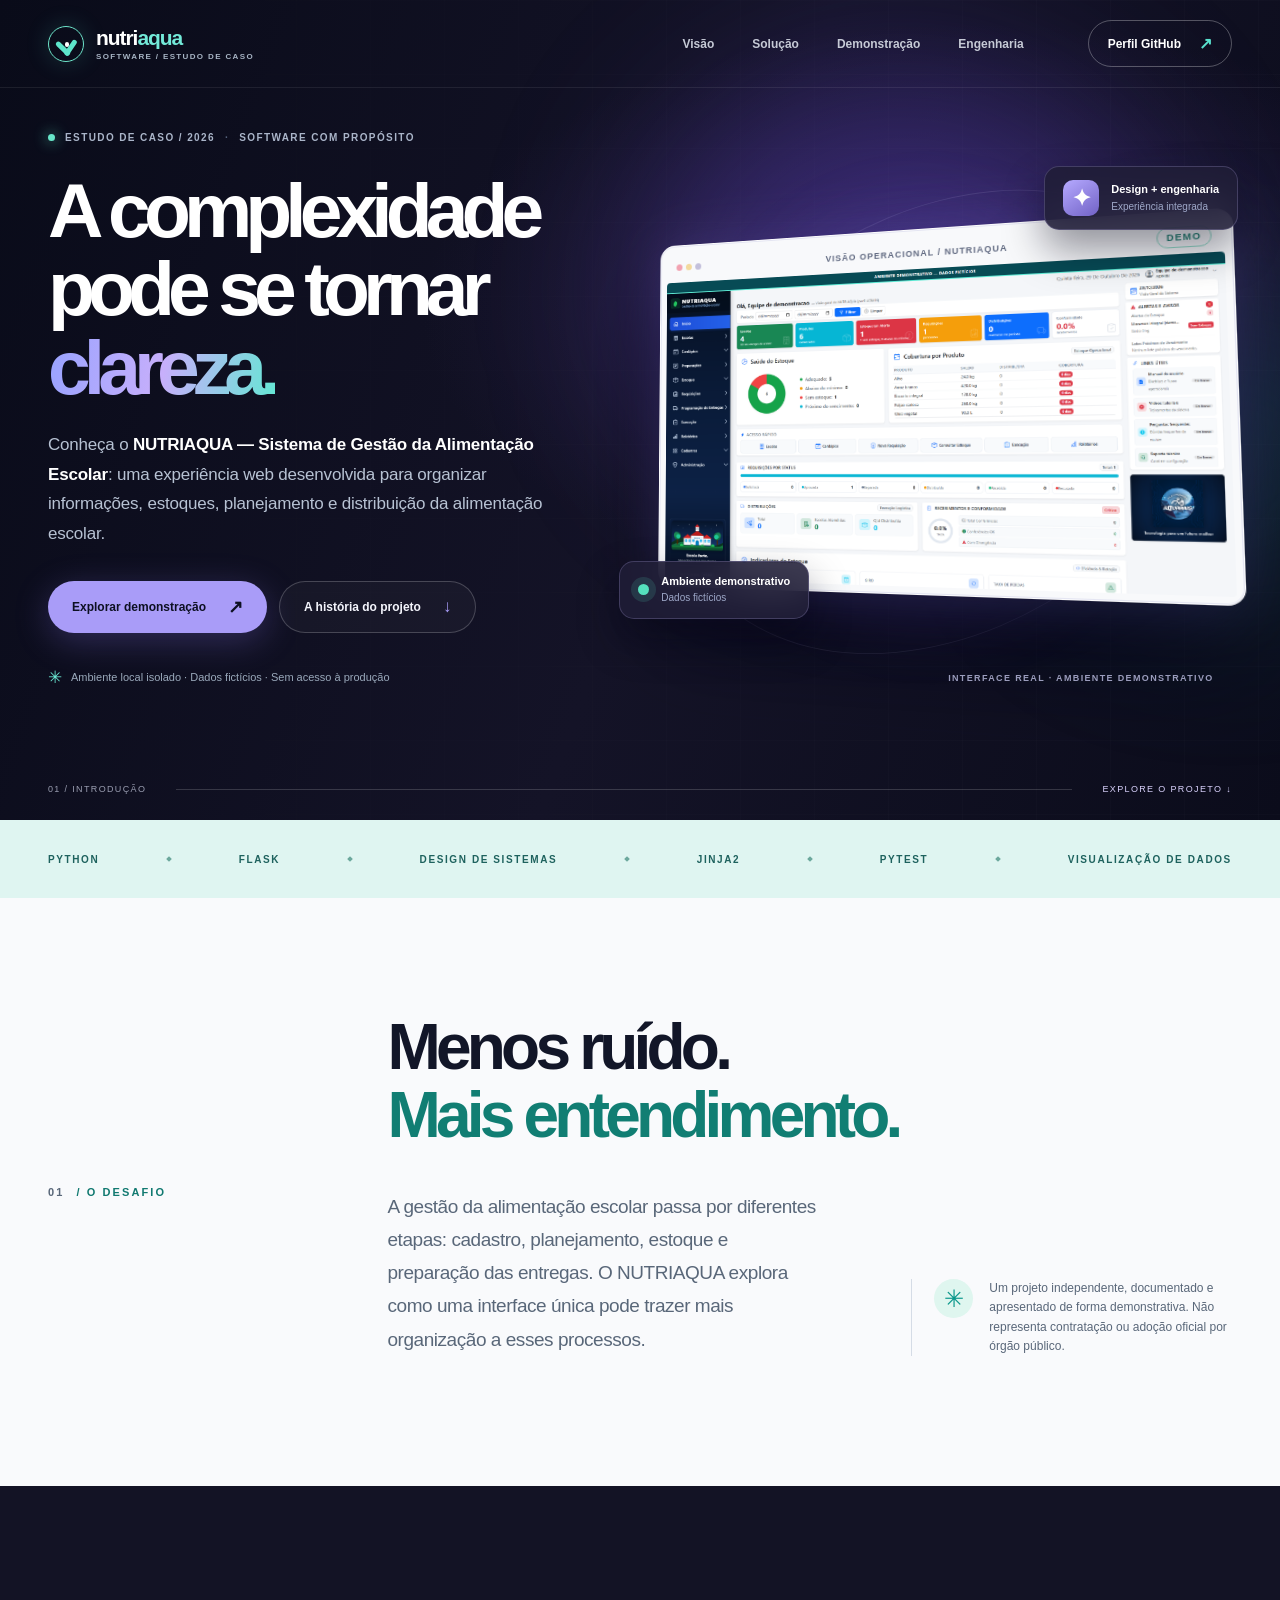
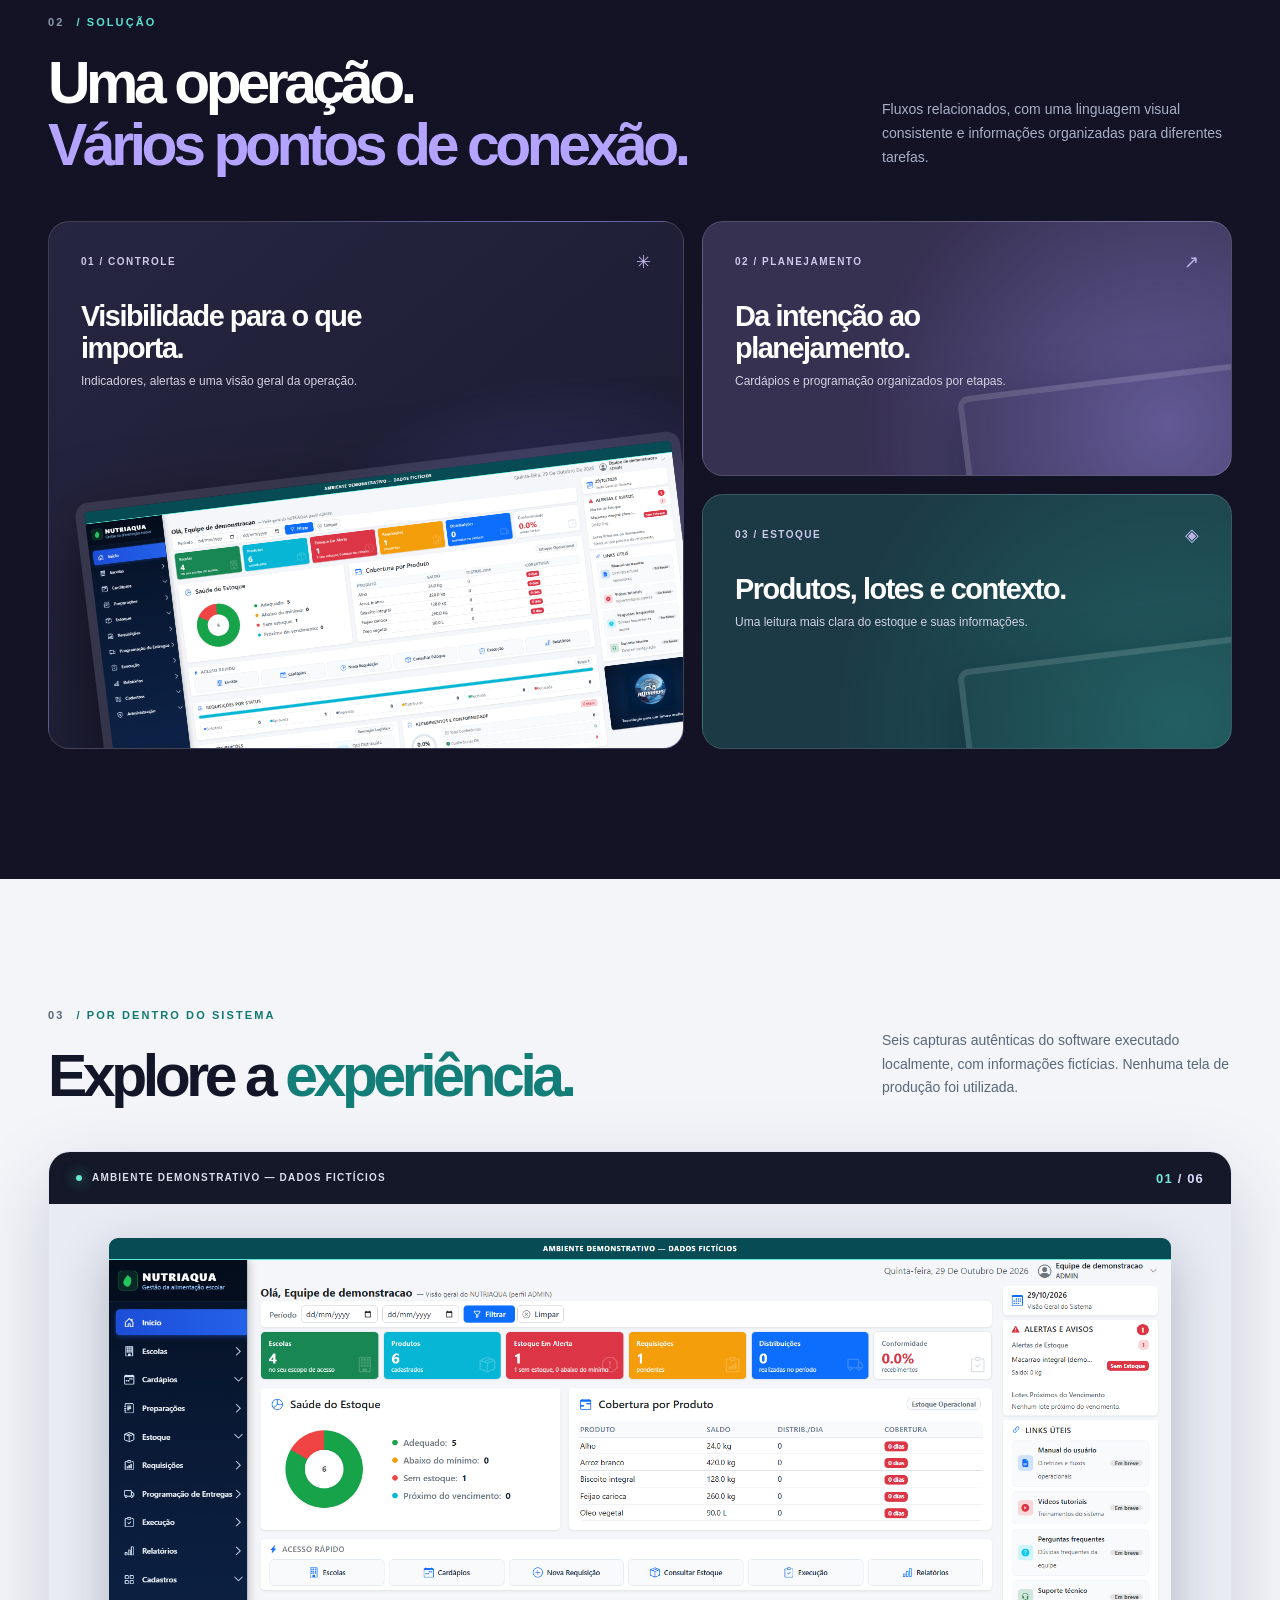
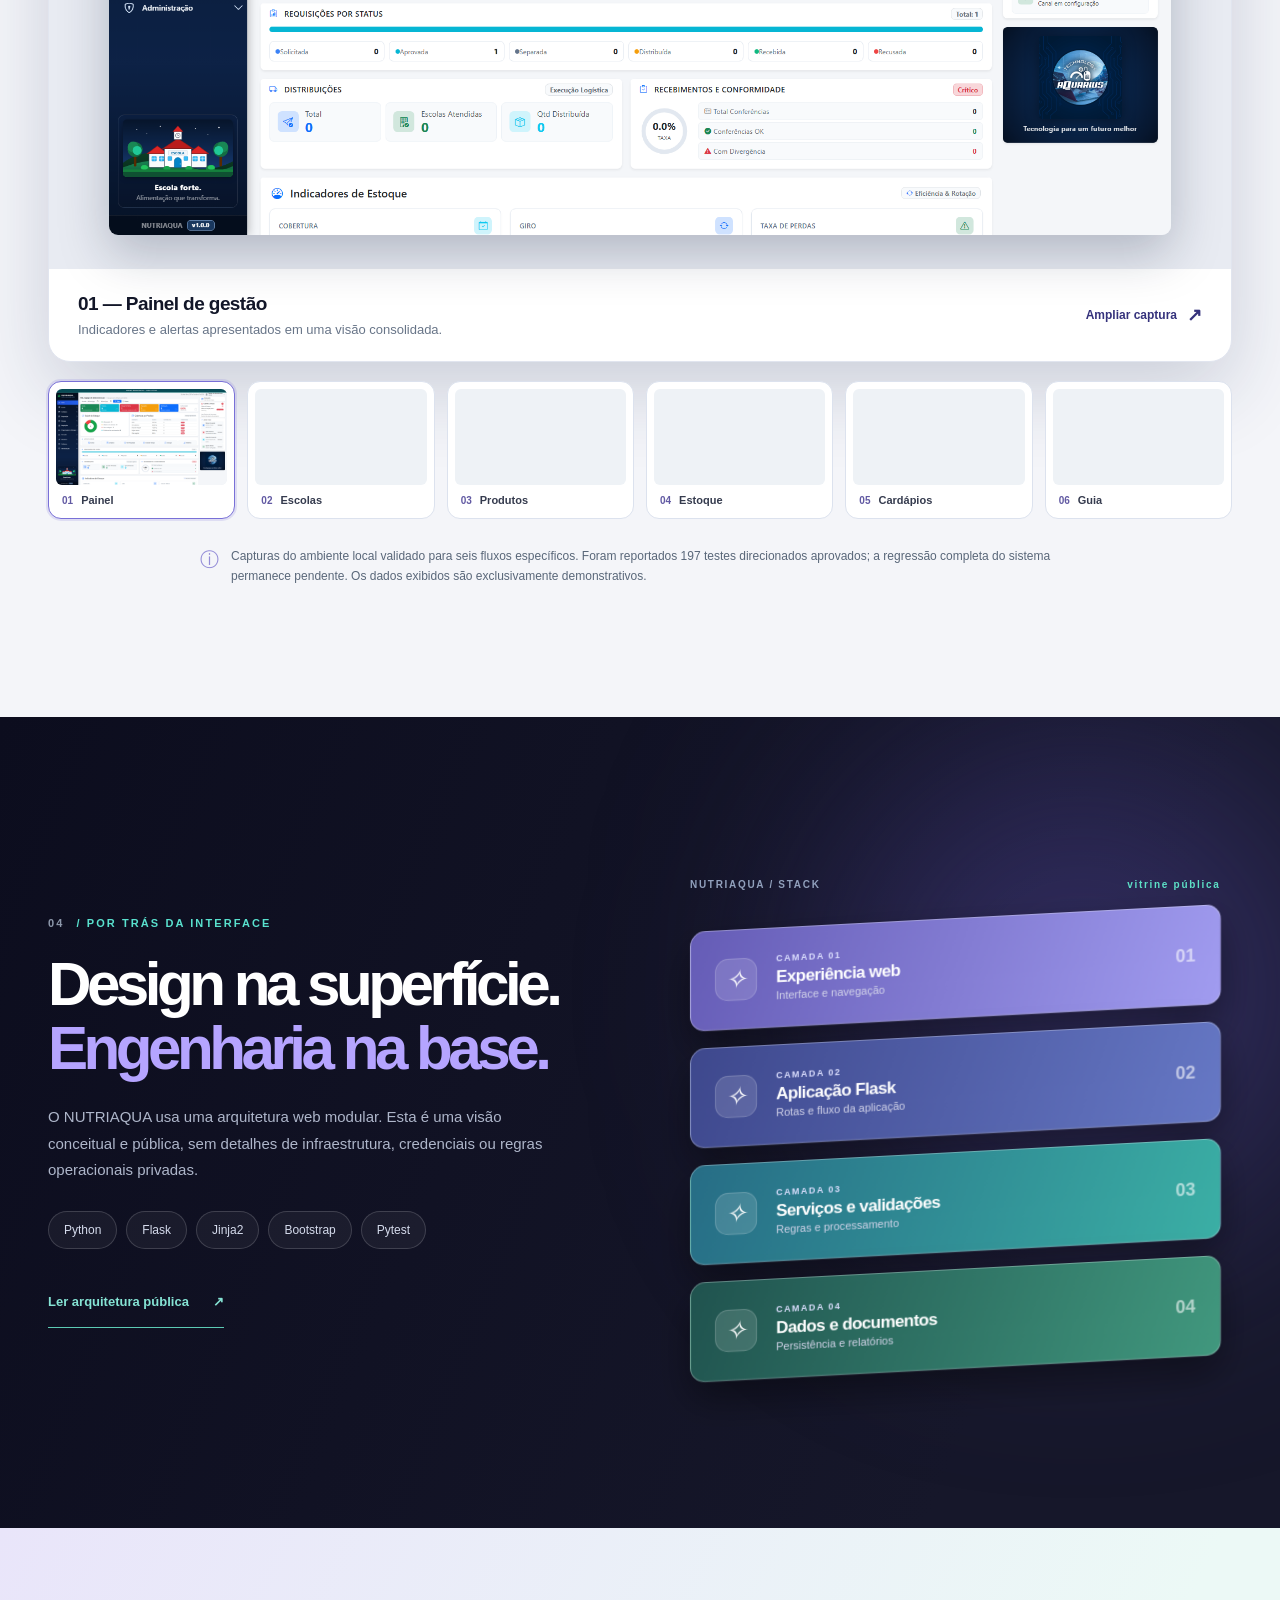
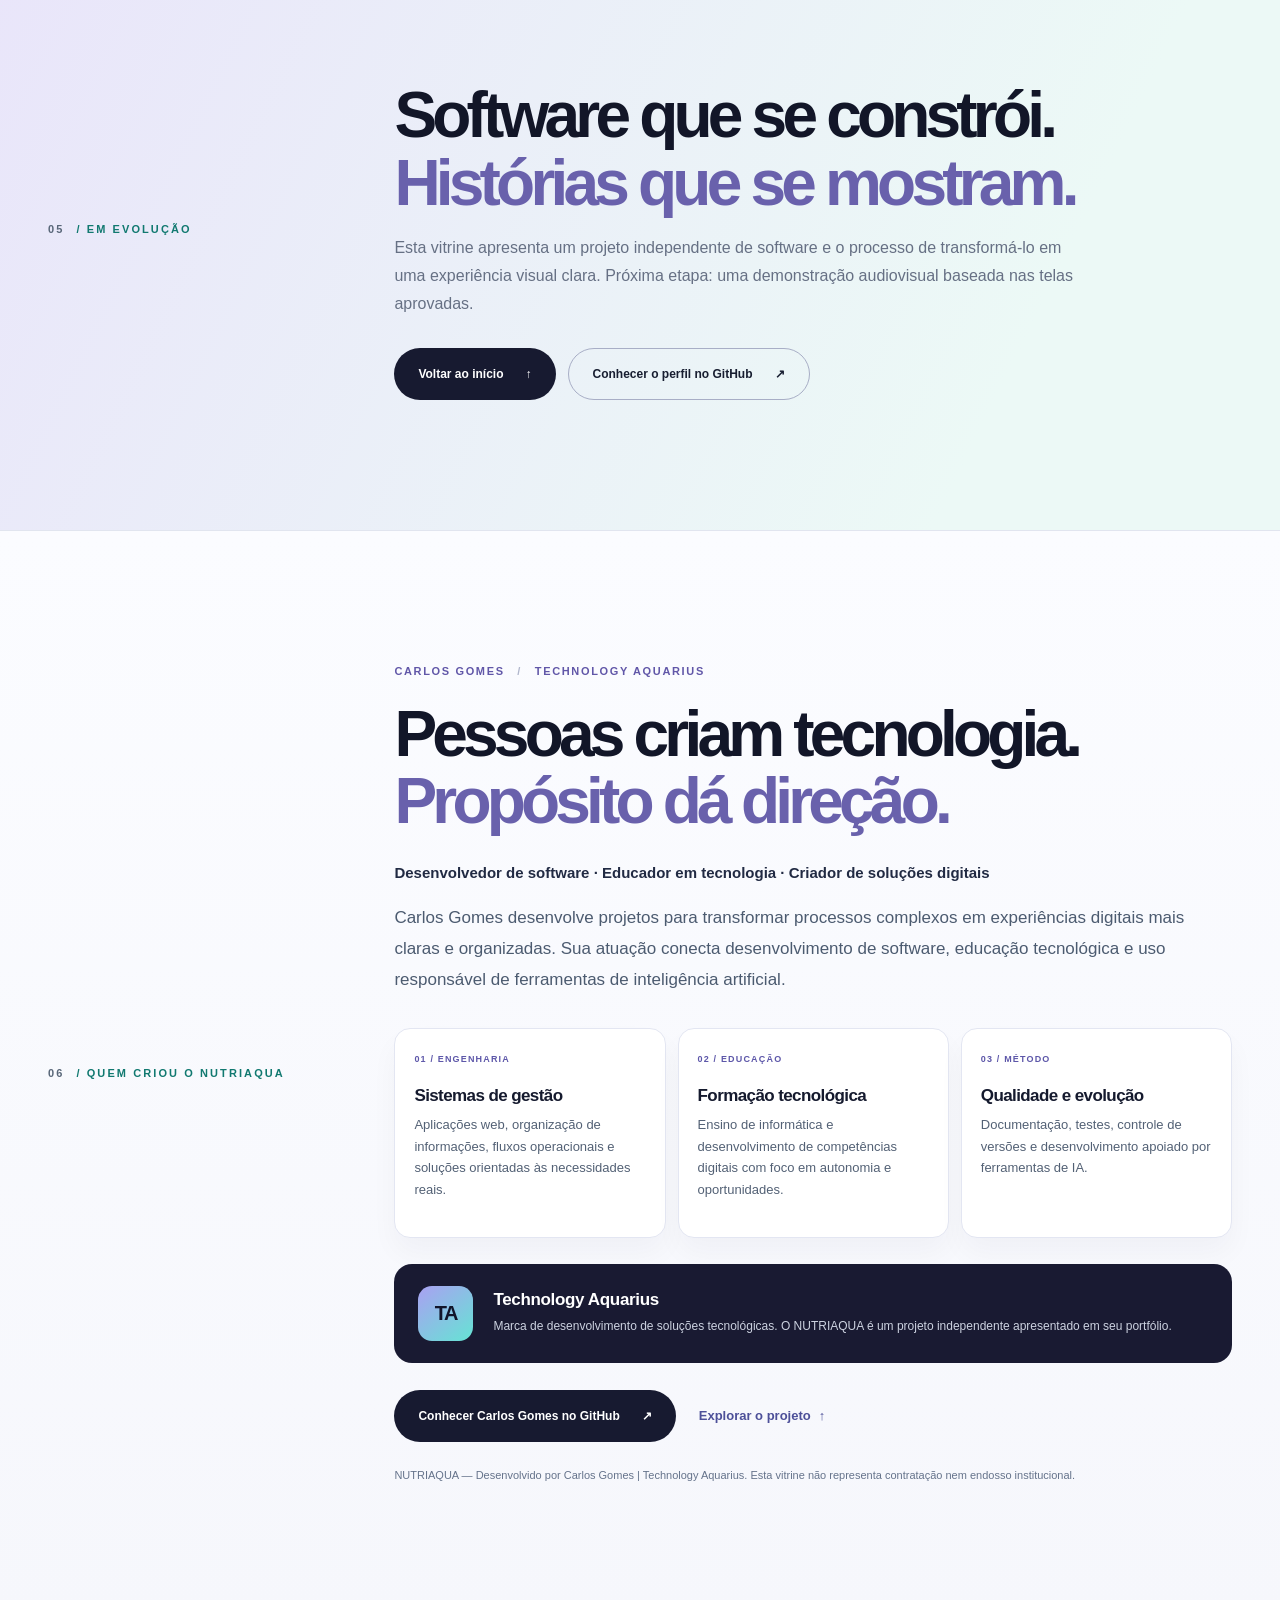
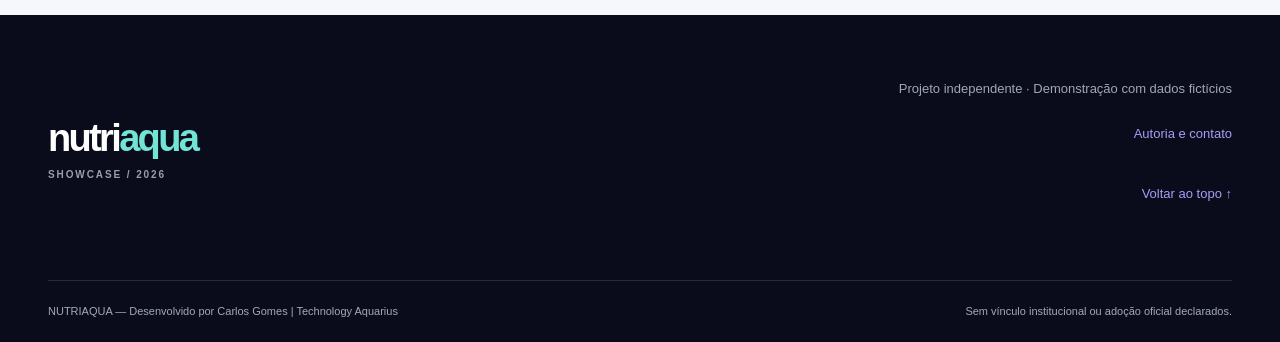
==== index.html @ 0e1925b4 "Publica vitrine profissional NUTRIAQUA" ====
<!DOCTYPE html>
<html lang="pt-BR">
<head>
<meta charset="utf-8">
<meta name="viewport" content="width=device-width, initial-scale=1">
<meta name="theme-color" content="#0b0c1b">
<meta name="color-scheme" content="light">
<meta name="robots" content="index, follow">
<meta name="referrer" content="no-referrer">
<meta http-equiv="Content-Security-Policy" content="default-src 'none'; img-src 'self'; style-src 'self'; script-src 'self'; base-uri 'none'; form-action 'none'; connect-src 'none'; object-src 'none'">
<meta property="og:locale" content="pt_BR">
<meta name="twitter:card" content="summary_large_image">
<meta name="description" content="NUTRIAQUA: tecnologia e design para organizar a gestão da alimentação escolar. Explore uma demonstração segura com dados fictícios.">
<meta property="og:title" content="NUTRIAQUA — Tecnologia que transforma complexidade em clareza">
<meta property="og:description" content="Projeto independente de software. Conheça a experiência, módulos e arquitetura em um ambiente demonstrativo com dados fictícios.">
<meta property="og:type" content="website">
<meta property="og:image" content="https://cg533317.github.io/nutriaqua-showcase/assets/screenshots/01-painel.png">
<title>NUTRIAQUA — Sistema de Gestão da Alimentação Escolar</title>
<meta name="author" content="Carlos Gomes | Technology Aquarius">
<link rel="stylesheet" href="styles.css">
<script src="app.js" defer></script>
<link rel="canonical" href="https://cg533317.github.io/nutriaqua-showcase/">
<meta property="og:url" content="https://cg533317.github.io/nutriaqua-showcase/">
<meta property="og:site_name" content="NUTRIAQUA">
<meta property="og:image:alt" content="Painel do NUTRIAQUA em ambiente demonstrativo com dados fictícios">
<meta name="twitter:image" content="https://cg533317.github.io/nutriaqua-showcase/assets/screenshots/01-painel.png">
</head>
<body>
<a class="skip-link" href="#main">Pular para conteúdo</a>
<header class="site-header" id="topo">
  <div class="nav-shell container">
    <a href="#topo" class="brand" aria-label="NUTRIAQUA, voltar ao início">
      <span class="brand-symbol" aria-hidden="true"><i></i><i></i><i></i></span>
      <span class="brand-name">nutri<span>aqua</span><small>SOFTWARE / ESTUDO DE CASO</small></span>
    </a>
    <nav class="nav-links" id="main-nav" aria-label="Navegação principal">
      <a href="#visao">Visão</a><a href="#modulos">Solução</a><a href="#galeria">Demonstração</a><a href="#engenharia">Engenharia</a>
    </nav>
    <div class="nav-actions"><a class="nav-visit" href="https://github.com/cg533317" target="_blank" rel="noopener noreferrer">Perfil GitHub <span aria-hidden="true">↗</span></a>
      <button id="mobile-menu" class="menu-button" aria-controls="main-nav" aria-expanded="false" aria-label="Abrir menu"><span></span><span></span></button>
    </div>
  </div>
</header>
<main id="main" tabindex="-1">
  <section class="hero" aria-labelledby="hero-heading">
    <div class="hero-mesh" aria-hidden="true"></div><div class="hero-orb hero-orb-one" aria-hidden="true"></div><div class="hero-orb hero-orb-two" aria-hidden="true"></div>
    <div class="container hero-grid">
      <div class="hero-copy">
        <div class="eyebrow"><span class="pulse-dot"></span><span>ESTUDO DE CASO / 2026</span><span class="eyebrow-separator">·</span><span>SOFTWARE COM PROPÓSITO</span></div>
        <h1 id="hero-heading">A complexidade<br>pode se tornar <span class="gradient-text">clareza.</span></h1>
        <p>Conheça o <strong>NUTRIAQUA — Sistema de Gestão da Alimentação Escolar</strong>: uma experiência web desenvolvida para organizar informações, estoques, planejamento e distribuição da alimentação escolar.</p>
        <div class="hero-cta"><a class="btn btn-primary" href="#galeria">Explorar demonstração <span aria-hidden="true">↗</span></a><a class="btn btn-ghost" href="#visao">A história do projeto <span aria-hidden="true">↓</span></a></div>
        <div class="hero-assurance"><span class="assurance-icon" aria-hidden="true">✳</span><span>Ambiente local isolado · Dados fictícios · Sem acesso à produção</span></div>
      </div>
      <div class="hero-art" aria-label="Apresentação visual da interface NUTRIAQUA com dados demonstrativos">
        <div class="hero-art-aura" aria-hidden="true"></div><div class="orbit orbit-one" aria-hidden="true"></div><div class="orbit orbit-two" aria-hidden="true"></div>
        <div class="floating-chip chip-top"><span class="chip-icon">✦</span><span>Design + engenharia<br><small>Experiência integrada</small></span></div>
        <div class="floating-chip chip-bottom"><span class="chip-lamp"></span><span>Ambiente demonstrativo<br><small>Dados fictícios</small></span></div>
        <div class="screen-scene"><div class="screen-shadow"></div><div class="screen-window">
          <div class="window-toolbar"><div class="dots"><span></span><span></span><span></span></div><span>VISÃO OPERACIONAL / NUTRIAQUA</span><div class="toolbar-badge">DEMO</div></div>
          <img src="assets/screenshots/01-painel.png" alt="Painel real do NUTRIAQUA em ambiente demonstrativo, com indicadores fictícios" width="1920" height="1080" fetchpriority="high">
        </div></div>
        <div class="art-caption">INTERFACE REAL · AMBIENTE DEMONSTRATIVO</div>
      </div>
    </div>
    <div class="hero-bottom container"><span>01 / INTRODUÇÃO</span><span class="hero-bottom-line"></span><span>EXPLORE O PROJETO <span aria-hidden="true">↓</span></span></div>
  </section>
  <div class="ribbon"><div class="container ribbon-inner"><span>PYTHON</span><i></i><span>FLASK</span><i></i><span>DESIGN DE SISTEMAS</span><i></i><span>JINJA2</span><i></i><span>PYTEST</span><i></i><span>VISUALIZAÇÃO DE DADOS</span></div></div>
  <section class="vision section-pad" id="visao">
   <div class="container vision-layout"><div class="kicker"><span>01</span> / O DESAFIO</div>
    <div><h2 class="display-head">Menos ruído.<br><span>Mais entendimento.</span></h2>
      <div class="vision-bottom"><p>A gestão da alimentação escolar passa por diferentes etapas: cadastro, planejamento, estoque e preparação das entregas. O NUTRIAQUA explora como uma interface única pode trazer mais organização a esses processos.</p>
      <div class="vision-aside"><span class="round-asterisk" aria-hidden="true">✳</span><p>Um projeto independente, documentado e apresentado de forma demonstrativa. Não representa contratação ou adoção oficial por órgão público.</p></div></div>
    </div></div>
  </section>
  <section class="modules section-pad" id="modulos">
    <div class="container"><div class="section-head"><div><div class="kicker light"><span>02</span> / SOLUÇÃO</div><h2 class="display-head">Uma operação.<br><span>Vários pontos de conexão.</span></h2></div><p>Fluxos relacionados, com uma linguagem visual consistente e informações organizadas para diferentes tarefas.</p></div>
      <div class="bento">
        <article class="bento-card bento-large"><div class="card-head"><span class="mini-tag">01 / CONTROLE</span><span aria-hidden="true" class="asterisk-s">✳</span></div><div class="bento-copy"><h3>Visibilidade para o que importa.</h3><p>Indicadores, alertas e uma visão geral da operação.</p></div><div class="bento-image bento-main-image"><img src="assets/screenshots/01-painel.png" width="1920" height="1080" alt="Visão de indicadores e alertas da aplicação demonstrativa" loading="lazy" decoding="async"></div></article>
        <article class="bento-card bento-purple"><div class="card-head"><span class="mini-tag">02 / PLANEJAMENTO</span><span aria-hidden="true">↗</span></div><div class="bento-copy"><h3>Da intenção ao planejamento.</h3><p>Cardápios e programação organizados por etapas.</p></div><div class="bento-image bento-sm-image"><img src="assets/screenshots/05-cardapio.png" width="1920" height="1080" alt="Programação de cardápio D2A com informações fictícias" loading="lazy" decoding="async"></div></article>
        <article class="bento-card bento-mint"><div class="card-head"><span class="mini-tag">03 / ESTOQUE</span><span aria-hidden="true">◈</span></div><div class="bento-copy"><h3>Produtos, lotes e contexto.</h3><p>Uma leitura mais clara do estoque e suas informações.</p></div><div class="bento-image bento-sm-image"><img src="assets/screenshots/04-estoque.png" width="1920" height="1080" alt="Lotes, saldos e validades no ambiente demonstrativo" loading="lazy" decoding="async"></div></article>
      </div>
    </div>
  </section>
  <section class="gallery section-pad" id="galeria">
    <div class="container"><div class="section-head gallery-head"><div><div class="kicker"><span>03</span> / POR DENTRO DO SISTEMA</div><h2 class="display-head">Explore a <span>experiência.</span></h2></div><p>Seis capturas autênticas do software executado localmente, com informações fictícias. Nenhuma tela de produção foi utilizada.</p></div>
      <div class="gallery-browser"><div class="gallery-header"><div class="gallery-status"><span class="pulse-dot"></span> AMBIENTE DEMONSTRATIVO — DADOS FICTÍCIOS</div><div class="gallery-count"><span id="gallery-index">01</span> / 06</div></div>
        <div class="gallery-view"><img id="gallery-main-image" src="assets/screenshots/01-painel.png" width="1920" height="1080" alt="Painel demonstrativo do NUTRIAQUA" loading="lazy" decoding="async"></div>
        <div class="gallery-footer"><div><div class="gallery-label" id="gallery-label">01 — Painel de gestão</div><p id="gallery-description" aria-live="polite" aria-atomic="true">Indicadores e alertas apresentados em uma visão consolidada.</p></div><a id="gallery-open" aria-haspopup="dialog" href="assets/screenshots/01-painel.png" target="_blank" rel="noopener noreferrer" class="open-screen">Ampliar captura <span aria-hidden="true">↗</span></a></div>
      </div>
      <p id="gallery-help" class="sr-only">Selecione uma captura. Use também as setas esquerda e direita, Home e End nos botões.</p>
      <div aria-describedby="gallery-help" class="gallery-thumbs" role="group" aria-label="Selecionar uma tela de demonstração">
        <button class="thumb active" type="button" data-index="0" aria-pressed="true"><img src="assets/screenshots/01-painel.png" width="1920" height="1080" alt="" loading="eager" decoding="async"><span><b>01</b> Painel</span></button>
        <button class="thumb" type="button" data-index="1" aria-pressed="false"><img src="assets/screenshots/02-escolas.png" width="1920" height="1080" alt="" loading="eager" decoding="async"><span><b>02</b> Escolas</span></button>
        <button class="thumb" type="button" data-index="2" aria-pressed="false"><img src="assets/screenshots/03-produtos.png" width="1920" height="1080" alt="" loading="eager" decoding="async"><span><b>03</b> Produtos</span></button>
        <button class="thumb" type="button" data-index="3" aria-pressed="false"><img src="assets/screenshots/04-estoque.png" width="1920" height="1080" alt="" loading="eager" decoding="async"><span><b>04</b> Estoque</span></button>
        <button class="thumb" type="button" data-index="4" aria-pressed="false"><img src="assets/screenshots/05-cardapio.png" width="1920" height="1080" alt="" loading="eager" decoding="async"><span><b>05</b> Cardápios</span></button>
        <button class="thumb" type="button" data-index="5" aria-pressed="false"><img src="assets/screenshots/06-guia.png" width="1920" height="1080" alt="" loading="eager" decoding="async"><span><b>06</b> Guia</span></button>
      </div>
      <div class="disclaimer"><span aria-hidden="true">ⓘ</span><p>Capturas do ambiente local validado para seis fluxos específicos. Foram reportados 197 testes direcionados aprovados; a regressão completa do sistema permanece pendente. Os dados exibidos são exclusivamente demonstrativos.</p></div>
    </div>
  </section>
  <section class="engineering section-pad" id="engenharia"><div class="engineering-glow" aria-hidden="true"></div>
    <div class="container engineering-layout"><div class="engineering-copy"><div class="kicker light"><span>04</span> / POR TRÁS DA INTERFACE</div><h2 class="display-head">Design na superfície.<br><span>Engenharia na base.</span></h2><p>O NUTRIAQUA usa uma arquitetura web modular. Esta é uma visão conceitual e pública, sem detalhes de infraestrutura, credenciais ou regras operacionais privadas.</p><div class="stack-tags"><span>Python</span><span>Flask</span><span>Jinja2</span><span>Bootstrap</span><span>Pytest</span></div><a class="text-link" href="docs/arquitetura.html">Ler arquitetura pública <span aria-hidden="true">↗</span></a></div>
    <div class="architecture-scene" aria-label="Diagrama conceitual com quatro camadas: experiência, aplicação, serviços e dados"><div class="arch-top">NUTRIAQUA / STACK <span>vitrine pública</span></div><div class="stack-card level-one"><i></i><div><small>CAMADA 01</small><b>Experiência web</b><span>Interface e navegação</span></div><span class="stack-no">01</span></div><div class="stack-card level-two"><i></i><div><small>CAMADA 02</small><b>Aplicação Flask</b><span>Rotas e fluxo da aplicação</span></div><span class="stack-no">02</span></div><div class="stack-card level-three"><i></i><div><small>CAMADA 03</small><b>Serviços e validações</b><span>Regras e processamento</span></div><span class="stack-no">03</span></div><div class="stack-card level-four"><i></i><div><small>CAMADA 04</small><b>Dados e documentos</b><span>Persistência e relatórios</span></div><span class="stack-no">04</span></div></div>
    </div>
  </section>
  <section class="closing section-pad" id="proximos-passos"><div class="container closing-layout"><div class="kicker"><span>05</span> / EM EVOLUÇÃO</div><div><h2 class="display-head">Software que se constrói.<br><span>Histórias que se mostram.</span></h2><p>Esta vitrine apresenta um projeto independente de software e o processo de transformá-lo em uma experiência visual clara. Próxima etapa: uma demonstração audiovisual baseada nas telas aprovadas.</p><div class="closing-actions"><a class="btn btn-dark" href="#topo">Voltar ao início <span aria-hidden="true">↑</span></a><a class="btn btn-outline" href="https://github.com/cg533317" target="_blank" rel="noopener noreferrer">Conhecer o perfil no GitHub <span aria-hidden="true">↗</span></a></div></div></div></section>
  <section class="authorship section-pad" id="autoria" aria-labelledby="author-heading">
    <div class="container closing-layout">
      <div class="kicker"><span>06</span> / QUEM CRIOU O NUTRIAQUA</div>
      <div class="author-content">
        <div class="author-eyebrow">CARLOS GOMES <span aria-hidden="true">/</span> TECHNOLOGY AQUARIUS</div>
        <h2 id="author-heading" class="display-head">Pessoas criam tecnologia.<br><span>Propósito dá direção.</span></h2>
        <p class="author-role">Desenvolvedor de software <span aria-hidden="true">·</span> Educador em tecnologia <span aria-hidden="true">·</span> Criador de soluções digitais</p>
        <p class="author-intro">Carlos Gomes desenvolve projetos para transformar processos complexos em experiências digitais mais claras e organizadas. Sua atuação conecta desenvolvimento de software, educação tecnológica e uso responsável de ferramentas de inteligência artificial.</p>
        <div class="author-expertise" aria-label="Áreas de atuação">
          <article class="author-expertise-card"><span class="author-expertise-number">01 / ENGENHARIA</span><h3>Sistemas de gestão</h3><p>Aplicações web, organização de informações, fluxos operacionais e soluções orientadas às necessidades reais.</p></article>
          <article class="author-expertise-card"><span class="author-expertise-number">02 / EDUCAÇÃO</span><h3>Formação tecnológica</h3><p>Ensino de informática e desenvolvimento de competências digitais com foco em autonomia e oportunidades.</p></article>
          <article class="author-expertise-card"><span class="author-expertise-number">03 / MÉTODO</span><h3>Qualidade e evolução</h3><p>Documentação, testes, controle de versões e desenvolvimento apoiado por ferramentas de IA.</p></article>
        </div>
        <div class="author-brand-panel">
          <span class="author-brand-monogram" aria-hidden="true">TA</span>
          <div><strong>Technology Aquarius</strong><span>Marca de desenvolvimento de soluções tecnológicas. O NUTRIAQUA é um projeto independente apresentado em seu portfólio.</span></div>
        </div>
        <div class="author-actions">
          <a class="btn btn-dark" href="https://github.com/cg533317" target="_blank" rel="noopener noreferrer">Conhecer Carlos Gomes no GitHub <span aria-hidden="true">↗</span><span class="sr-only"> (abre em nova aba)</span></a>
          <a class="author-secondary-link" href="#galeria">Explorar o projeto <span aria-hidden="true">↑</span></a>
        </div>
        <p class="author-footnote">NUTRIAQUA — Desenvolvido por Carlos Gomes | Technology Aquarius. Esta vitrine não representa contratação nem endosso institucional.</p>
      </div>
    </div>
  </section>
</main>
<dialog id="image-dialog" aria-labelledby="dialog-title" aria-describedby="dialog-disclaimer">
  <div class="dialog-shell">
    <div class="dialog-top"><h2 id="dialog-title">Captura demonstrativa</h2><button type="button" id="dialog-close" autofocus>Fechar <span aria-hidden="true">×</span></button></div>
    <p id="dialog-disclaimer">AMBIENTE DEMONSTRATIVO — DADOS FICTÍCIOS</p>
    <div class="dialog-viewport" tabindex="0" role="region" aria-label="Imagem ampliada; quando em tamanho original, use as setas para rolar"><img id="dialog-image" width="1920" height="1080" alt=""></div>
    <div class="dialog-controls"><button type="button" id="dialog-prev" aria-label="Captura anterior">← Anterior</button><button type="button" id="dialog-zoom" aria-pressed="false">Tamanho original</button><button type="button" id="dialog-next" aria-label="Próxima captura">Próxima →</button><span id="dialog-count" aria-live="polite"></span></div>
  </div>
</dialog>
<footer class="footer"><div class="container footer-top"><a href="#topo" class="footer-brand">nutri<span>aqua</span><small>SHOWCASE / 2026</small></a><div class="footer-right"><span>Projeto independente · Demonstração com dados fictícios</span><a href="#autoria">Autoria e contato</a><a href="#topo">Voltar ao topo ↑</a></div></div><div class="container footer-bottom"><span>NUTRIAQUA — Desenvolvido por Carlos Gomes | Technology Aquarius</span><span>Sem vínculo institucional ou adoção oficial declarados.</span></div></footer>
</body>
</html>
---- styles.css ----
@charset "UTF-8";
:root{--night:#0b0c1b;--night2:#11132a;--ink:#121628;--ink-muted:#677384;--soft:#f5f6fa;--mint:#59e1ce;--purple:#a899f8;--lav:#edeafc;--container:1376px;--ease:cubic-bezier(.16,1,.3,1)}
*{box-sizing:border-box}html{scroll-behavior:smooth}body{margin:0;font-family:Inter,"Segoe UI",-apple-system,BlinkMacSystemFont,Arial,sans-serif;color:var(--ink);background:#fff;-webkit-font-smoothing:antialiased}a{text-decoration:none;color:inherit}img{max-width:100%}button{font:inherit}a:focus-visible,button:focus-visible{outline:3px solid #48d4bb;outline-offset:4px}.skip-link{position:absolute;z-index:1000;left:14px;top:-60px;background:#fff;color:#000;padding:10px}.skip-link:focus{top:10px}.container{width:min(calc(100% - 96px),var(--container));margin:auto}.section-pad{padding:130px 0}.kicker{font-size:11px;letter-spacing:.19em;font-weight:850;color:#158e84;text-transform:uppercase;display:flex;align-items:center;gap:12px}.kicker span{color:#647285}.kicker.light{color:var(--mint)}.kicker.light span{color:#8d98ab}.display-head{font-size:clamp(43px,5vw,80px);letter-spacing:-.075em;line-height:1.06;font-weight:750;margin:24px 0 0}.display-head span{color:#9188dd}
/* navigation */
.site-header{height:88px;position:absolute;top:0;left:0;right:0;z-index:20;color:#fff;border-bottom:1px solid rgba(255,255,255,.08)}.nav-shell{display:flex;align-items:center;justify-content:space-between;height:100%;gap:24px}.brand{display:inline-flex;align-items:center;gap:12px}.brand-symbol{width:36px;height:36px;border:1.3px solid #6ee6cb;border-radius:50%;position:relative;display:inline-flex;align-items:center;justify-content:center;box-shadow:0 0 25px rgba(91,233,207,.17)}.brand-symbol i{position:absolute;width:5px;height:18px;left:15px;top:9px;background:#5de5cb;border-radius:7px;transform-origin:center}.brand-symbol i:nth-child(1){transform:rotate(-46deg) translateX(-5px)}.brand-symbol i:nth-child(2){transform:rotate(34deg) translateX(5px)}.brand-symbol i:nth-child(3){width:4px;height:5px;top:15px;left:16px;background:#fff}.brand-name{font-size:21px;letter-spacing:-.05em;font-weight:850;line-height:1;display:flex;flex-wrap:wrap;position:relative;padding-bottom:12px}.brand-name>span{color:#73ead9}.brand-name small{position:absolute;top:26px;left:0;white-space:nowrap;font-size:8px;letter-spacing:.17em;color:#a7b4c4;font-weight:700}.nav-links{display:flex;align-items:center;gap:38px;margin-left:auto;margin-right:40px}.nav-links a{font-size:12px;color:#c6cad6;font-weight:600;transition:color .25s}.nav-links a:hover{color:#fff}.nav-actions{display:flex;align-items:center;gap:14px}.nav-visit{display:inline-flex;align-items:center;gap:18px;padding:13px 19px;border:1px solid #ffffff4a;border-radius:999px;font-size:12px;font-weight:650;transition:background .2s}.nav-visit:hover{background:#ffffff18}.nav-visit span{font-size:16px;color:var(--mint)}.menu-button{display:none;background:transparent;color:#fff;border:1px solid #ffffff55;border-radius:50%;width:43px;height:43px;align-items:center;justify-content:center;flex-direction:column;gap:5px}.menu-button span{height:2px;width:17px;background:#fff;border-radius:2px}
/* hero */
.hero{position:relative;overflow:hidden;background:radial-gradient(ellipse at 76% 38%,#29204b 0%,transparent 40%),linear-gradient(110deg,#090b19,#141327 53%,#0b0c1b);min-height:820px;color:#fff}.hero-mesh{pointer-events:none;position:absolute;inset:0;opacity:.18;background-image:linear-gradient(#ffffff14 1px,transparent 1px),linear-gradient(90deg,#ffffff14 1px,transparent 1px);background-size:74px 74px;mask-image:linear-gradient(90deg,transparent,#000 75%,#000)}.hero-orb{position:absolute;pointer-events:none;border-radius:50%;filter:blur(85px)}.hero-orb-one{width:500px;height:430px;right:10%;top:9%;background:#6b4ada55}.hero-orb-two{width:360px;height:300px;right:-10%;top:37%;background:#17b6a52a}.hero-grid{display:grid;grid-template-columns:minmax(0,.94fr) minmax(0,1.06fr);align-items:center;min-height:790px;padding-top:120px;padding-bottom:104px;gap:28px;position:relative;z-index:2}.hero-copy{position:relative;z-index:5}.eyebrow{display:flex;align-items:center;gap:10px;flex-wrap:wrap;color:#aab5c9;font-size:10px;font-weight:750;letter-spacing:.14em}.eyebrow-separator{color:#55627c}.pulse-dot{width:7px;height:7px;flex-shrink:0;border-radius:50%;background:#68e8ca;box-shadow:0 0 14px #5fe6c8}.hero h1{font-size:clamp(54px,6vw,104px);letter-spacing:-.09em;line-height:1.02;max-width:900px;margin:28px 0 24px;font-weight:760}.gradient-text{color:#a69afa;background:linear-gradient(100deg,#99a3ff 2%,#c7affb 51%,#64e7d4);-webkit-background-clip:text;background-clip:text;color:transparent}.hero-copy>p{color:#b7c2d3;max-width:530px;font-size:17px;line-height:1.75;letter-spacing:-.012em}.hero-copy>p strong{color:#fff;font-weight:700}.hero-cta{display:flex;align-items:center;gap:12px;margin-top:32px;flex-wrap:wrap}.btn{display:inline-flex;align-items:center;justify-content:center;gap:22px;min-height:52px;border-radius:999px;font-size:12px;font-weight:750;padding:0 24px;transition:transform .2s var(--ease),background .2s}.btn:hover{transform:translateY(-3px)}.btn-primary{background:#a99cf8;color:#0d1022;box-shadow:0 8px 34px #8474e849}.btn-primary:hover{background:#c5bafc}.btn-primary span{font-size:18px}.btn-ghost{border:1px solid #ffffff34;color:#f4f5fc;background:#ffffff08}.btn-ghost:hover{background:#ffffff17}.btn-ghost span{font-size:17px;color:#a89cf7}.hero-assurance{font-size:11px;color:#9aa9bb;margin-top:34px;display:flex;align-items:center;gap:9px}.assurance-icon{font-size:17px;color:#6aead4}.hero-art{position:relative;min-height:580px;isolation:isolate;display:flex;align-items:center;justify-content:center;perspective:1200px}.hero-art-aura{position:absolute;width:82%;aspect-ratio:1;left:10%;top:8%;border-radius:50%;background:radial-gradient(circle,#8f83ff6a 0%,#6d52df2f 42%,transparent 68%);filter:blur(22px);z-index:-1}.orbit{position:absolute;left:6%;top:6%;width:94%;height:92%;border-radius:50%;border:1px solid #d7d0ff20;transform:rotate(-31deg) scaleY(.78);pointer-events:none}.orbit-two{left:20%;top:16%;width:65%;height:66%;transform:rotate(35deg) scaleY(.74)}.screen-scene{width:95%;position:relative;transform:perspective(1300px) rotateY(-14deg) rotateX(5deg) rotateZ(-2deg);filter:drop-shadow(0 45px 48px #020316b3);transition:transform .6s var(--ease)}.hero-art:hover .screen-scene{transform:perspective(1300px) rotateY(-8deg) rotateX(3deg) rotateZ(-1deg)}.screen-window{overflow:hidden;background:#f8f9fb;border:1px solid #ffffff72;border-radius:16px;padding:7px;box-shadow:inset 0 0 0 1px #a8a6d740,0 0 55px #9d8cff32}.screen-window img{display:block;width:100%;height:auto;object-fit:contain;border-radius:4px}.window-toolbar{height:33px;display:flex;align-items:center;justify-content:space-between;padding:0 11px;color:#79819d;font-size:9px;font-weight:750;letter-spacing:.11em}.dots{display:flex;gap:4px}.dots span{height:7px;width:7px;border-radius:50%;background:#c3c0db}.dots span:first-child{background:#f2a2b1}.dots span:nth-child(2){background:#f3da9e}.toolbar-badge{font-size:9px;border:1px solid #96dcca;color:#298777;padding:4px 8px;border-radius:30px}.floating-chip{position:absolute;z-index:4;display:flex;align-items:center;gap:12px;padding:13px 18px;background:#201d37dd;backdrop-filter:blur(20px);border:1px solid #c5b6fd36;border-radius:15px;box-shadow:0 20px 40px #0505166b;color:#fff;font-size:11px;font-weight:700;line-height:1.25;animation:floaty 6s ease-in-out infinite}.floating-chip small{display:block;color:#9ea8c8;font-size:10px;font-weight:500;margin-top:4px}.chip-top{top:8%;right:-1%;animation-delay:-2s}.chip-bottom{bottom:14%;left:0;animation-delay:-.3s}.chip-icon{height:36px;width:36px;border-radius:10px;display:grid;place-items:center;font-size:23px;background:linear-gradient(145deg,#b6aaff,#7162c6)}.chip-lamp{width:11px;height:11px;border-radius:50%;background:#55e1bd;box-shadow:0 0 0 7px #55e1bd24}.art-caption{position:absolute;right:3%;bottom:3%;font-size:9px;letter-spacing:.15em;color:#9b9dbd;font-weight:700}.hero-bottom{position:absolute;bottom:26px;left:50%;transform:translateX(-50%);display:flex;align-items:center;gap:30px;font-size:9px;letter-spacing:.15em;color:#9a9eb1;z-index:5}.hero-bottom-line{height:1px;background:#ffffff2a;flex:1}.hero-bottom span:last-child{color:#d8d1fb}.ribbon{background:#dff5f1}.ribbon-inner{min-height:78px;display:flex;align-items:center;justify-content:space-between;gap:24px;color:#1e625e;letter-spacing:.16em;font-size:10px;font-weight:800}.ribbon i{width:4px;height:4px;background:#6ca89d;transform:rotate(45deg)}
/* editorial vision */
.vision{background:#f9fafc}.vision-layout{display:grid;grid-template-columns:1fr 3fr;gap:58px}.vision .display-head{margin-top:-14px;max-width:980px}.vision .display-head span{color:#188d82}.vision-bottom{margin-top:40px;display:grid;grid-template-columns:1.15fr .85fr;gap:90px;align-items:end}.vision-bottom>p{font-size:19px;line-height:1.75;letter-spacing:-.024em;margin:0;color:#596779;max-width:660px}.vision-aside{border-left:1px solid #d5dce6;padding-left:22px;display:flex;gap:16px;align-items:flex-start}.vision-aside p{font-size:12px;line-height:1.6;color:#738095;margin:0}.round-asterisk{display:grid;place-items:center;flex-shrink:0;width:39px;height:39px;border-radius:50%;background:#dff6ef;color:#0a978b;font-size:24px}
/* cards */
.modules{background:#131325;color:#fff;overflow:hidden}.section-head{display:flex;justify-content:space-between;align-items:end;gap:45px;margin-bottom:44px}.section-head .display-head{font-size:clamp(44px,4.6vw,74px)}.section-head>p{max-width:350px;margin:0 0 7px;color:#a9b0c6;font-size:14px;line-height:1.7}.modules .display-head span{color:#b4a4ff}.bento{display:grid;grid-template-columns:1.2fr 1fr;grid-template-rows:repeat(2,255px);gap:18px}.bento-card{border-radius:21px;position:relative;overflow:hidden;border:1px solid #ffffff24;background:#29283c;padding:29px 32px;isolation:isolate;transition:transform .4s var(--ease),box-shadow .4s}.bento-card:hover{transform:translateY(-5px);box-shadow:0 30px 60px #0004}.bento-large{grid-row:span 2;background:radial-gradient(circle at 82% 95%,#5850aa 0%,transparent 48%),linear-gradient(140deg,#272641,#18192e)}.bento-purple{background:radial-gradient(circle at 88% 80%,#9a8deb70,transparent 60%),#363051}.bento-mint{background:radial-gradient(circle at 90% 90%,#30a69b58,transparent 65%),#1b3a45}.card-head{display:flex;justify-content:space-between;align-items:center;font-size:18px;color:#bfb5e7}.mini-tag{font-size:10px;letter-spacing:.15em;color:#cfc9ec;font-weight:750}.bento-copy{position:relative;z-index:2;max-width:345px}.bento-card h3{font-size:clamp(23px,2.25vw,34px);line-height:1.12;letter-spacing:-.05em;font-weight:750;margin:27px 0 8px}.bento-card p{margin:0;color:#d2d1e2;font-size:12px;line-height:1.6;max-width:310px}.bento-sm-image{position:absolute;right:-11%;bottom:-35%;width:61%;border-radius:11px 0 0 0;overflow:hidden;border:6px solid #ffffff20;transform:rotate(-7deg);box-shadow:0 20px 55px #01071961}.bento-main-image{position:absolute;bottom:-13%;left:7%;width:96%;transform:rotate(-7deg);border:9px solid #ffffff18;border-radius:13px;overflow:hidden;box-shadow:0 30px 75px #0008}.bento-image img{width:100%;height:auto;display:block}
/* gallery */
.gallery{background:#f4f5f9}.gallery .display-head span{color:#248f88}.gallery .section-head>p{color:#687588}.gallery-browser{background:#fff;border:1px solid #e1e5ef;border-radius:22px;overflow:hidden;box-shadow:0 28px 80px #1c2a5330}.gallery-header{padding:18px 27px;background:#141829;color:#dbddeb;display:flex;justify-content:space-between;align-items:center;gap:16px}.gallery-status{display:flex;align-items:center;gap:10px;letter-spacing:.12em;font-size:10px;font-weight:750}.gallery-status .pulse-dot{height:6px;width:6px}.gallery-count{font-size:13px;color:#d9d7fb;font-weight:850;letter-spacing:.09em}.gallery-count span{color:#74e4d4}.gallery-view{background:#e8ebf2;padding:35px 60px;display:flex;align-items:center;justify-content:center;min-height:330px}.gallery-view img{display:block;width:100%;max-width:1170px;height:auto;object-fit:contain;border-radius:9px;box-shadow:0 18px 50px #111c3640;transition:opacity .2s}.gallery-footer{display:flex;justify-content:space-between;align-items:center;gap:25px;padding:24px 29px}.gallery-label{font-size:19px;font-weight:770;letter-spacing:-.03em}.gallery-footer p{color:#687588;font-size:13px;margin:7px 0 0}.open-screen{display:inline-flex;align-items:center;gap:10px;white-space:nowrap;font-size:12px;font-weight:750;color:#35327c}.open-screen span{font-size:18px}.gallery-thumbs{display:grid;grid-template-columns:repeat(6,1fr);gap:12px;margin-top:19px}.thumb{border:1px solid #dce2ee;border-radius:13px;padding:7px;text-align:left;background:#fff;cursor:pointer;transition:border-color .2s,box-shadow .2s,transform .2s;overflow:hidden}.thumb:hover{transform:translateY(-3px);border-color:#b2a5f7}.thumb.active{border-color:#7970d7;box-shadow:0 0 0 2px #8178d831}.thumb img{display:block;width:100%;height:auto;aspect-ratio:16/9;object-fit:contain;background:#eef2f6;border-radius:6px}.thumb>span{font-size:11px;color:#353b4e;display:flex;align-items:center;gap:8px;padding:9px 6px 5px;font-weight:700}.thumb b{font-size:10px;color:#7c76c4}.disclaimer{display:flex;gap:12px;align-items:start;max-width:880px;margin:28px auto 0;color:#738092}.disclaimer span{font-size:19px;color:#928bd7}.disclaimer p{font-size:12px;line-height:1.65;margin:0}
/* engineering */
.engineering{background:linear-gradient(112deg,#0c0d1e,#16172a 78%);color:#fff;overflow:hidden;position:relative}.engineering-glow{background:#51469e75;width:500px;height:500px;border-radius:50%;filter:blur(120px);position:absolute;right:-4%;top:3%}.engineering-layout{display:grid;grid-template-columns:1fr 1fr;gap:75px;align-items:center;position:relative}.engineering-copy .display-head{font-size:clamp(45px,4.7vw,77px)}.engineering-copy .display-head span{color:#b5a4ff}.engineering-copy>p{font-size:15px;line-height:1.75;color:#aeb6ca;max-width:520px;margin:24px 0}.stack-tags{display:flex;flex-wrap:wrap;gap:9px;margin:28px 0 35px}.stack-tags span{border:1px solid #ffffff29;background:#ffffff0c;border-radius:60px;padding:11px 15px;color:#d5dbec;font-size:12px}.text-link{font-size:13px;font-weight:730;color:#85e3d4;border-bottom:1px solid #5ccab4;padding-bottom:8px;display:inline-flex;gap:24px}.architecture-scene{max-width:600px;margin:auto;width:100%;position:relative;isolation:isolate;padding:32px 12px 12px;transform:perspective(1200px) rotateY(-8deg) rotateX(8deg);transition:transform .6s var(--ease)}.architecture-scene:hover{transform:perspective(1200px) rotateY(-3deg) rotateX(2deg)}.arch-top{font-size:10px;letter-spacing:.17em;color:#91a0bc;display:flex;justify-content:space-between;margin-bottom:28px;font-weight:750}.arch-top span{color:#5de1c7}.stack-card{min-height:100px;padding:17px 24px;display:flex;align-items:center;gap:19px;border-radius:15px;backdrop-filter:blur(15px);border:1px solid #ffffff45;margin-bottom:17px;box-shadow:0 18px 38px #0006;transform:skewY(-3deg);transition:transform .4s var(--ease);position:relative}.stack-card:hover{transform:translateY(-8px) skewY(-3deg)}.stack-card i{flex-shrink:0;width:42px;height:42px;border-radius:13px;background:#ffffff22;border:1px solid #ffffff30;position:relative}.stack-card i:before{content:'✧';color:#fff;position:absolute;inset:0;display:grid;place-items:center;font-size:26px}.stack-card small{display:block;font-size:9px;letter-spacing:.16em;color:#dde0ff;font-weight:750;margin-bottom:4px}.stack-card b{display:block;font-size:17px;letter-spacing:-.035em}.stack-card div>span{display:block;font-size:11px;color:#d4d5ea;margin-top:2px}.stack-no{margin-left:auto;color:#ffffff99;font-size:18px;font-weight:800}.level-one{background:linear-gradient(110deg,#655cb6,#a19cf0)}.level-two{background:linear-gradient(110deg,#3e488d,#6678c5)}.level-three{background:linear-gradient(110deg,#276d86,#3bafa5)}.level-four{background:linear-gradient(110deg,#20534f,#41987e)}
/* closing/footer */
.closing{background:linear-gradient(116deg,#e9e5fa,#ecf9f6 78%)}.closing-layout{display:grid;grid-template-columns:.33fr 1fr;gap:70px}.closing .display-head span{color:#6961ac}.closing p{max-width:700px;font-size:16px;line-height:1.75;color:#667084}.closing-actions{display:flex;flex-wrap:wrap;gap:12px;margin-top:30px}.btn-dark{background:#171a30;color:#fff}.btn-outline{border:1px solid #a8aec6;color:#181e31}.footer{background:#0b0c1b;color:#fff;padding:66px 0 25px}.footer-top{display:flex;align-items:center;justify-content:space-between;gap:28px;padding-bottom:64px}.footer-brand{font-size:38px;font-weight:800;letter-spacing:-.07em}.footer-brand>span{color:#71e4d6}.footer-brand small{display:block;font-size:10px;letter-spacing:.19em;color:#9b9cad;margin-top:9px}.footer-right{display:flex;flex-direction:column;align-items:flex-end;gap:16px;color:#9fa7b9;font-size:13px}.footer-right a{color:#a89df5}.footer-bottom{border-top:1px solid #ffffff20;padding-top:24px;display:flex;justify-content:space-between;gap:20px;color:#727b91;font-size:11px}
@keyframes floaty{0%,100%{transform:translateY(0)}50%{transform:translateY(-13px)}}
@media(max-width:1170px){.nav-links{gap:22px;margin-right:15px}.container{width:min(calc(100% - 68px),var(--container))}.hero-grid{grid-template-columns:1fr 1fr}.hero h1{font-size:clamp(48px,5.5vw,74px)}.hero-art{min-height:510px}.floating-chip{padding:12px}.bento-card h3{font-size:26px}}
@media(max-width:900px){.site-header{height:75px}.menu-button{display:flex}.nav-visit{display:none}.nav-links{position:absolute;top:75px;left:0;right:0;margin:0;display:none;flex-direction:column;align-items:flex-start;gap:0;background:#171728;border-bottom:1px solid #ffffff20;padding:12px 34px 18px}.nav-links.open{display:flex}.nav-links a{padding:12px 0;font-size:14px;width:100%}.hero-grid{grid-template-columns:1fr;min-height:auto;gap:38px;padding-top:157px;padding-bottom:90px}.hero-copy{max-width:720px}.hero-art{max-width:760px;width:100%;margin:auto;min-height:450px}.hero h1{font-size:clamp(55px,8vw,85px)}.vision-layout{grid-template-columns:1fr;gap:28px}.vision-bottom{gap:30px}.bento{grid-template-columns:1fr 1fr;grid-template-rows:300px 300px}.bento-large{grid-column:span 2;grid-row:span 1}.bento-sm-image{width:72%}.engineering-layout{grid-template-columns:1fr;gap:50px}.architecture-scene{max-width:620px}.closing-layout{grid-template-columns:1fr;gap:32px}.gallery-thumbs{grid-template-columns:repeat(3,1fr)}.section-pad{padding:95px 0}}
@media(max-width:640px){.container{width:min(calc(100% - 36px),var(--container))}.hero{min-height:unset}.hero-grid{padding-top:134px;padding-bottom:80px}.hero h1{font-size:clamp(45px,13vw,64px);margin:22px 0}.hero-copy>p{font-size:14px}.hero-art{min-height:300px;margin-top:10px}.screen-scene{width:97%;transform:perspective(850px) rotateY(-8deg) rotateX(2deg) rotateZ(-1deg)}.hero-art:hover .screen-scene{transform:perspective(850px) rotateY(-6deg) rotateX(1deg)}.floating-chip{padding:8px 9px;font-size:9px;border-radius:10px}.chip-top{right:-1%;top:4%}.chip-bottom{bottom:9%;left:0}.floating-chip small{font-size:8px}.chip-icon{height:24px;width:24px;font-size:16px}.chip-lamp{width:8px;height:8px;box-shadow:0 0 0 5px #55e1bd24}.art-caption{font-size:7px;bottom:1%}.hero-bottom{bottom:20px;font-size:8px;gap:12px}.hero-cta{align-items:stretch;gap:8px}.btn{min-height:49px;padding:0 16px;gap:10px;font-size:11px}.ribbon-inner{flex-wrap:wrap;justify-content:center;gap:12px 17px;padding:20px 0;font-size:9px}.ribbon i:nth-of-type(3){display:none}.section-pad{padding:74px 0}.display-head,.section-head .display-head{font-size:clamp(39px,10.7vw,58px)}.section-head{align-items:flex-start;flex-direction:column;gap:20px;margin-bottom:27px}.vision-bottom{grid-template-columns:1fr}.vision-bottom>p{font-size:16px}.vision-aside{max-width:470px}.bento{display:flex;flex-direction:column}.bento-card{min-height:315px;padding:23px}.bento-large{min-height:380px}.bento-card h3{font-size:27px;margin:21px 0 9px}.bento-sm-image{width:70%;bottom:-15%;right:-10%}.bento-main-image{bottom:-15%}.gallery-header{padding:14px 15px}.gallery-status{font-size:8px;letter-spacing:.05em}.gallery-count{font-size:11px}.gallery-view{padding:17px 11px;min-height:130px}.gallery-footer{padding:17px;align-items:flex-start;flex-direction:column;gap:14px}.gallery-label{font-size:17px}.gallery-thumbs{grid-template-columns:repeat(3,1fr);gap:8px}.thumb{padding:5px;border-radius:10px}.thumb>span{font-size:10px;padding:7px 3px 2px;gap:4px}.thumb b{font-size:9px}.engineering-layout{gap:30px}.architecture-scene{transform:none;padding:12px 0}.stack-card{padding:13px 15px;gap:12px;min-height:80px}.stack-card b{font-size:14px}.stack-card div>span{font-size:10px}.stack-card i{height:34px;width:34px}.stack-card small{font-size:8px}.stack-no{font-size:13px}.closing .display-head{font-size:clamp(39px,9.7vw,58px)}.footer-top,.footer-bottom{flex-direction:column;align-items:flex-start}.footer-right{align-items:flex-start}.footer-top{padding-bottom:35px}}
@media(prefers-reduced-motion:reduce){*,*::before,*::after{animation-duration:.01ms!important;animation-iteration-count:1!important;scroll-behavior:auto!important;transition-duration:.01ms!important}}
/* F07: refinamentos incrementais sobre a identidade F06 */
.sr-only{position:absolute;width:1px;height:1px;padding:0;margin:-1px;overflow:hidden;clip-path:inset(50%);white-space:nowrap;border:0}
:root{--ink-muted:#596779}
html{scroll-padding-top:24px}body{overflow-wrap:break-word}
button{cursor:pointer}button,a{-webkit-tap-highlight-color:transparent}
a:focus-visible,button:focus-visible,[tabindex="0"]:focus-visible{outline:3px solid #13776e;outline-offset:5px}
.hero a:focus-visible,.site-header a:focus-visible,.site-header button:focus-visible,.engineering a:focus-visible,.footer a:focus-visible{outline-color:#73ead9}
.nav-links a,.text-link,.open-screen,.footer-right a{min-height:44px;display:inline-flex;align-items:center}
.nav-links a{position:relative}.nav-links a:after{content:"";position:absolute;bottom:5px;left:0;width:100%;height:1px;background:var(--mint);transform:scaleX(0);transform-origin:left;transition:transform .2s var(--ease)}
.nav-links a:hover:after,.nav-links a:focus-visible:after{transform:scaleX(1)}
.btn:active,.thumb:active{transform:translateY(0)}
.menu-button{width:44px;height:44px}.menu-button span{transition:transform .18s,opacity .18s}
.menu-button[aria-expanded="true"] span:first-child{transform:translateY(3.5px) rotate(45deg)}
.menu-button[aria-expanded="true"] span:last-child{transform:translateY(-3.5px) rotate(-45deg)}
.floating-chip{animation-iteration-count:2}
.gallery-view{aspect-ratio:16/9}.gallery-view img{aspect-ratio:16/9}
.gallery-count{white-space:nowrap}.thumb b{color:#625aa3}.gallery-status{line-height:1.6}
.gallery-view img.swap-enter{animation:gallery-in .22s var(--ease)}
@keyframes gallery-in{from{opacity:.65;transform:translateY(4px)}to{opacity:1;transform:translateY(0)}}
.kicker{color:#117970}.vision .display-head span{color:#117e73}.gallery .display-head span{color:#137d77}
.vision-aside p,.disclaimer,.footer-bottom{color:#596779}.footer-bottom{color:#a1a9bb}
.authorship{background:#fafbfd;border-top:1px solid #e1e5ef}.authorship p{max-width:650px;font-size:16px;line-height:1.8;color:#596779;margin:25px 0}.authorship .display-head span{color:#6961ac}
#image-dialog{border:1px solid #ffffff38;border-radius:18px;padding:0;width:min(96vw,1600px);max-width:96vw;max-height:94dvh;background:#111526;color:#f5f6fa;box-shadow:0 24px 90px #0008}
#image-dialog::backdrop{background:#070918e8}
#image-dialog[open]{animation:dialog-in .18s ease-out}
@keyframes dialog-in{from{opacity:0;transform:translateY(8px)}to{opacity:1;transform:translateY(0)}}
.dialog-shell{padding:20px;display:flex;flex-direction:column;gap:12px;max-height:92dvh}
.dialog-top{display:flex;align-items:center;justify-content:space-between;gap:16px}.dialog-top h2{font-size:18px;margin:0;line-height:1.4}
#image-dialog button{background:#252d45;border:1px solid #9ca9c5;color:white;min-height:44px;padding:10px 15px;border-radius:10px;transition:background .15s}
#image-dialog button:hover{background:#394565}#image-dialog :focus-visible{outline-color:#73ead9}
#dialog-disclaimer{font-size:11px;letter-spacing:.09em;color:#83edda;margin:0;line-height:1.6}
.dialog-viewport{min-height:0;overflow:auto;overscroll-behavior:contain;background:#080b13;border-radius:8px;text-align:center}
.dialog-viewport img{display:block;width:100%;height:auto;max-height:65dvh;object-fit:contain;margin:auto}
.dialog-viewport.zoomed img{width:1920px;max-width:none;max-height:none}
.dialog-controls{display:flex;align-items:center;justify-content:center;flex-wrap:wrap;gap:10px}#dialog-count{font-size:13px;color:#d4dbed;min-width:45px;text-align:center}
body:has(#image-dialog[open]){overflow:hidden}
@media(max-width:900px){.nav-links.open{animation:dialog-in .18s ease-out}.bento-main-image{width:75%;left:32%;bottom:-48%}.gallery-view{aspect-ratio:auto}}
@media(max-width:640px){.bento-main-image{width:96%;left:7%;bottom:-15%}.gallery-view{min-height:0}.authorship .display-head{font-size:clamp(36px,9.7vw,58px)}.dialog-shell{padding:12px}.dialog-top h2{font-size:15px}#image-dialog button{padding:10px 12px;font-size:12px}.dialog-controls{gap:8px}.dialog-viewport img{max-height:60dvh}}
@media(hover:none){.hero-art:hover .screen-scene{transform:perspective(850px) rotateY(-8deg) rotateX(2deg) rotateZ(-1deg)}.bento-card:hover,.thumb:hover,.btn:hover{transform:none}.architecture-scene:hover{transform:none}.stack-card:hover{transform:skewY(-3deg)}}
@media(prefers-reduced-motion:reduce){*,*::before,*::after{animation:none!important;transition:none!important;scroll-behavior:auto!important}}
@media print{.site-header,.floating-chip,.hero-orb,.hero-mesh,.hero-art-aura,.orbit,#image-dialog{display:none!important}.hero-grid{padding-top:30px}.section-pad{padding:30px 0}.hero,.modules,.engineering,.footer{print-color-adjust:exact}}
/* Ajustes de contraste confirmados pela auditoria automatizada. */
.kicker:not(.light) span{color:#596779}.gallery .section-head>p{color:#596779}.window-toolbar{color:#626b82}
.floating-chip{animation-duration:4s;animation-iteration-count:1}

/* F09 — apresentação profissional (mantém a identidade F07/F08) */
.authorship{background:linear-gradient(180deg,#fbfcff 0%,#f6f7fc 100%)}
.author-content{min-width:0}
.author-eyebrow{font-size:11px;font-weight:800;letter-spacing:.15em;color:#6157a8;margin:4px 0 10px}
.author-eyebrow span{color:#b0b6cb;margin:0 8px}
.authorship .author-role{font-size:15px;line-height:1.75;font-weight:760;color:#212a43;margin:24px 0 8px;max-width:860px}
.authorship .author-intro{max-width:900px;font-size:17px;line-height:1.85;color:#4c5b70;margin:15px 0 32px}
.author-expertise{display:grid;grid-template-columns:repeat(3,minmax(0,1fr));gap:12px;margin:24px 0 26px}
.author-expertise-card{border:1px solid #e3e6f2;background:#fff;border-radius:16px;padding:24px 19px 22px;min-height:210px;box-shadow:0 15px 28px rgba(26,27,65,.035)}
.author-expertise-number{display:block;color:#5d57a9;font-weight:800;letter-spacing:.13em;font-size:9px;line-height:1.5}
.author-expertise-card h3{color:#151a2e;font-size:17px;letter-spacing:-.035em;margin:20px 0 8px}
.authorship .author-expertise-card p{font-size:13px;line-height:1.65;color:#536175;margin:0;max-width:none}
.author-brand-panel{display:flex;align-items:center;gap:20px;padding:22px 24px;background:#191a32;color:#fff;border-radius:18px;margin:20px 0 27px}
.author-brand-monogram{flex-shrink:0;width:55px;height:55px;display:grid;place-items:center;background:linear-gradient(140deg,#aaa0f2,#65e4d4);color:#11152a;border-radius:14px;font-size:20px;font-weight:900;letter-spacing:-.07em}
.author-brand-panel strong{display:block;font-size:17px;letter-spacing:-.02em}
.author-brand-panel div>span{display:block;color:#ccd2e0;font-size:12px;line-height:1.7;margin-top:6px}
.author-actions{display:flex;align-items:center;flex-wrap:wrap;gap:23px}
.author-secondary-link{font-size:13px;font-weight:750;color:#4d5099;min-height:48px;display:inline-flex;align-items:center;gap:8px}
.author-secondary-link:hover{text-decoration:underline}
.authorship .author-footnote{font-size:11px;color:#65738b;line-height:1.7;margin:24px 0 0;max-width:800px}
@media(max-width:1150px){.author-expertise{grid-template-columns:1fr 1fr}.author-expertise-card{min-height:180px}}
@media(max-width:640px){.author-expertise{grid-template-columns:1fr;gap:10px}.author-expertise-card{min-height:0;padding:21px 20px}.author-expertise-card h3{margin-top:14px}.author-brand-panel{padding:18px;gap:13px}.author-brand-monogram{width:48px;height:48px}.authorship .author-intro{font-size:15px}}
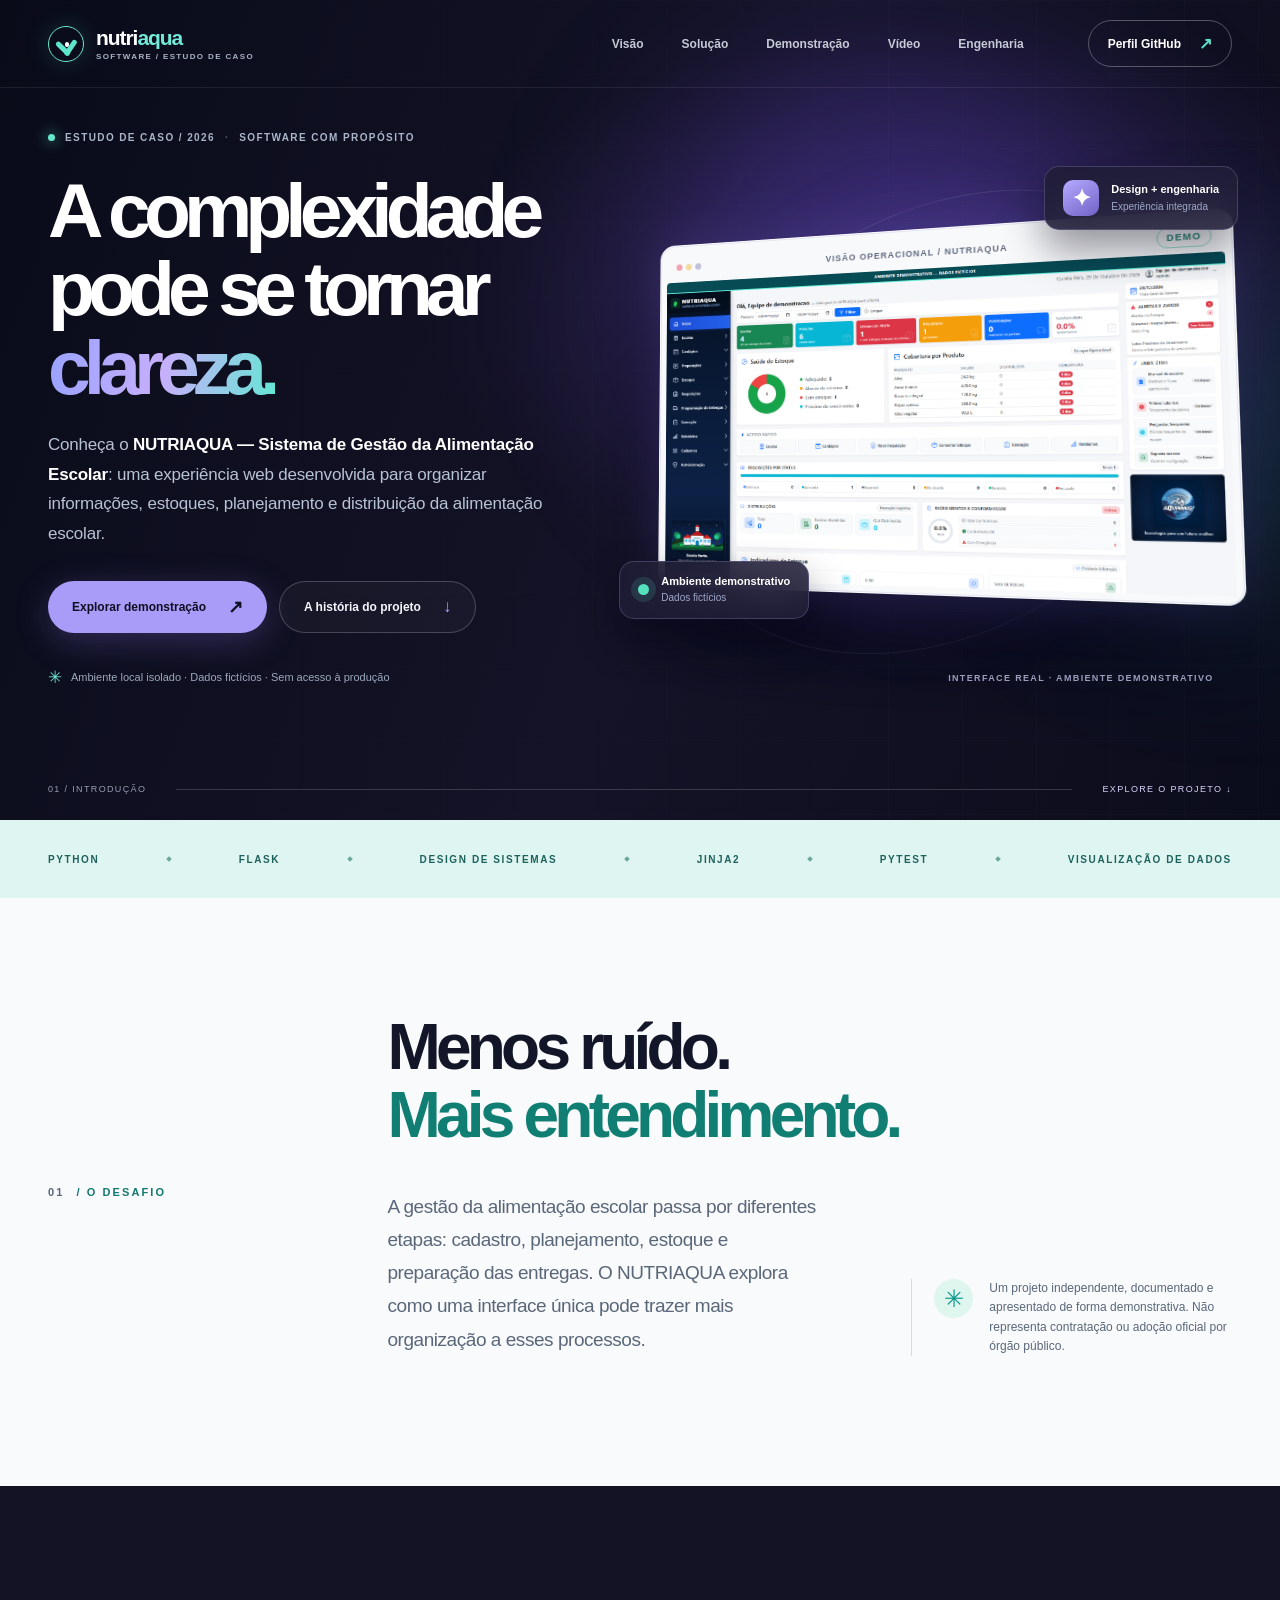
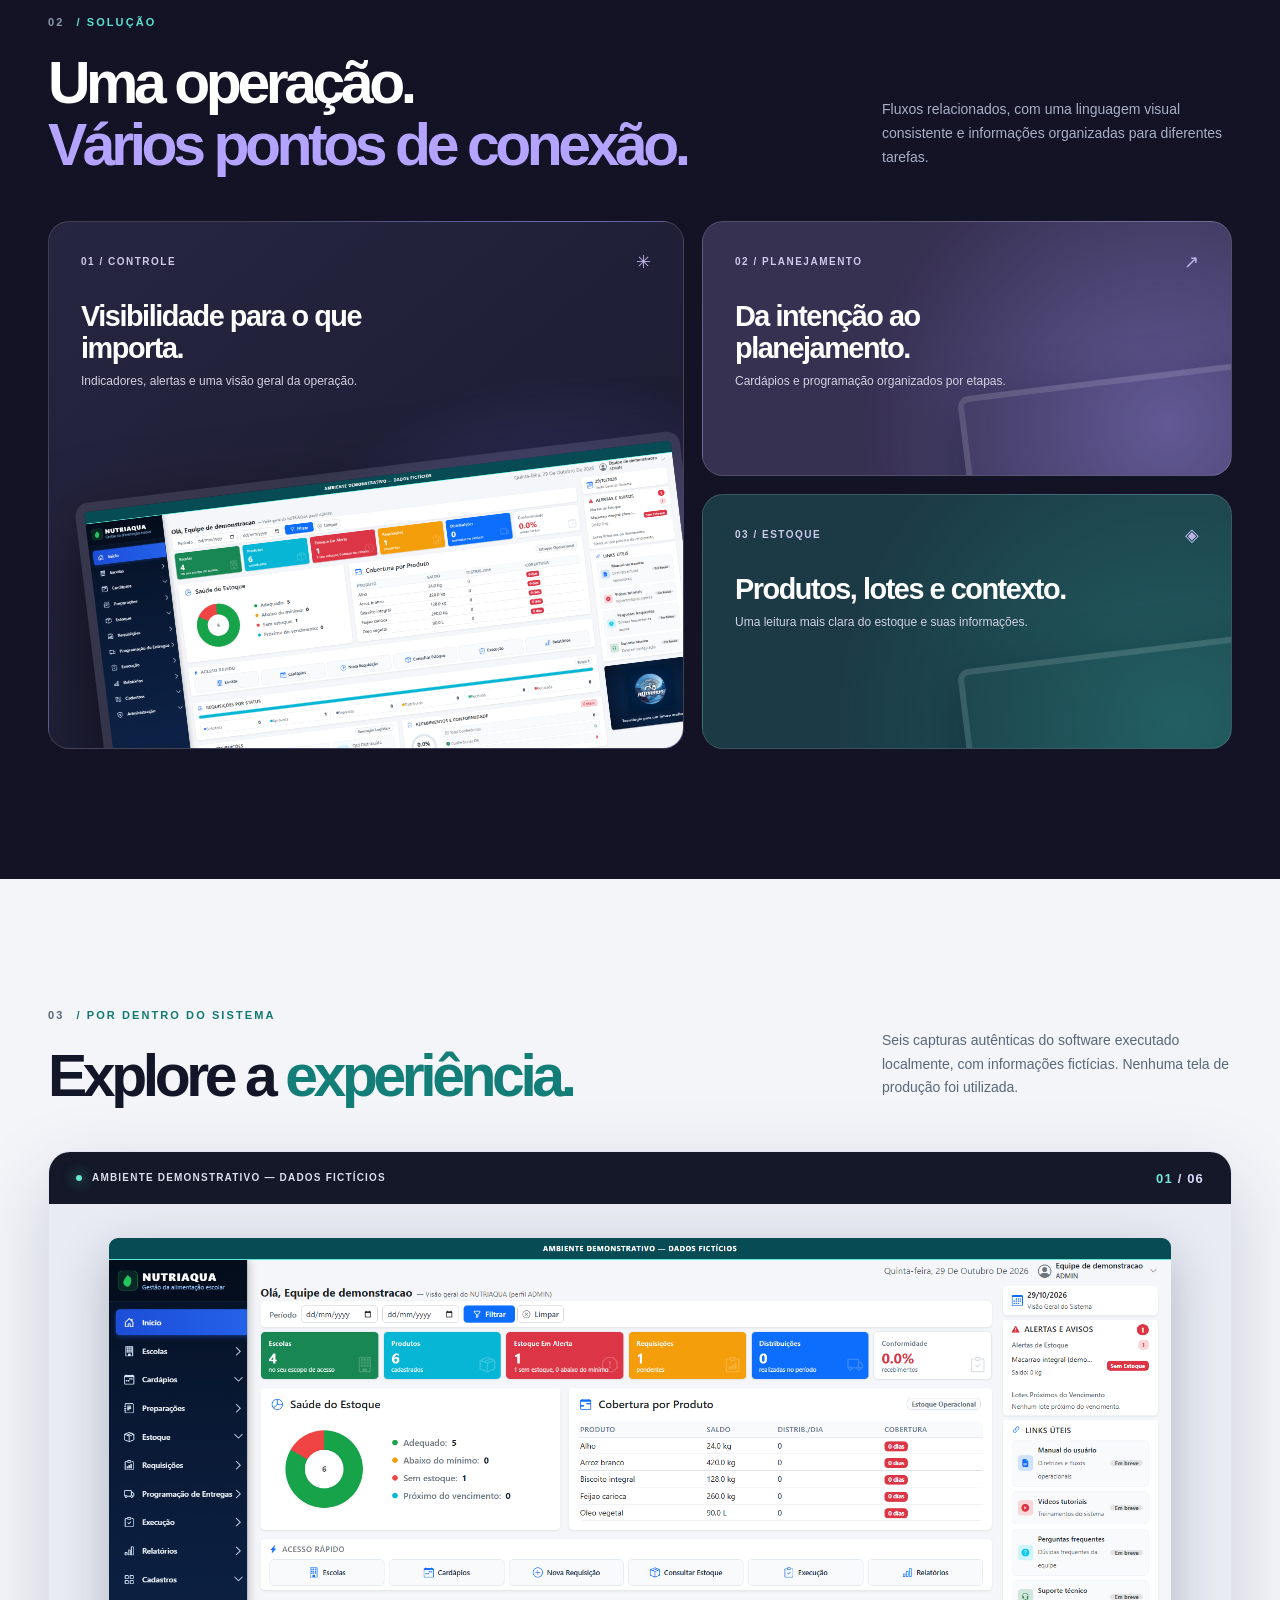
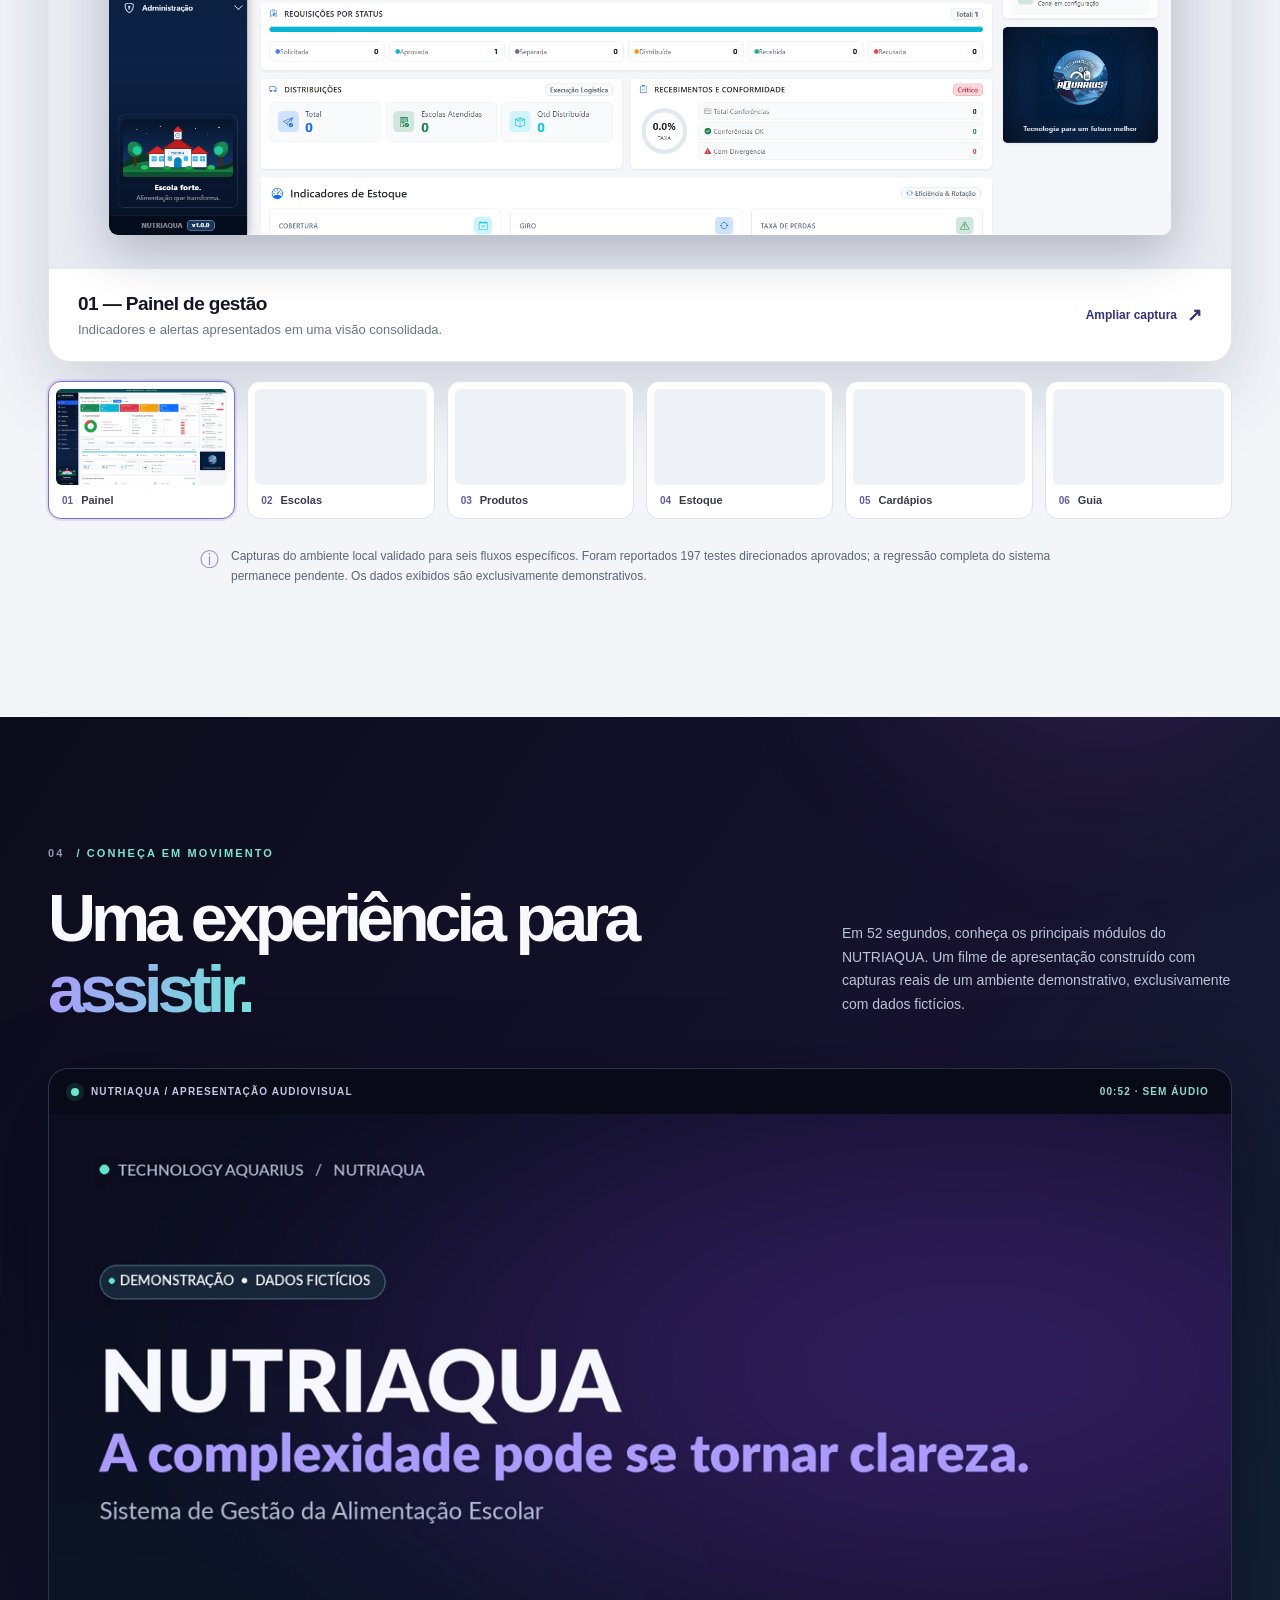
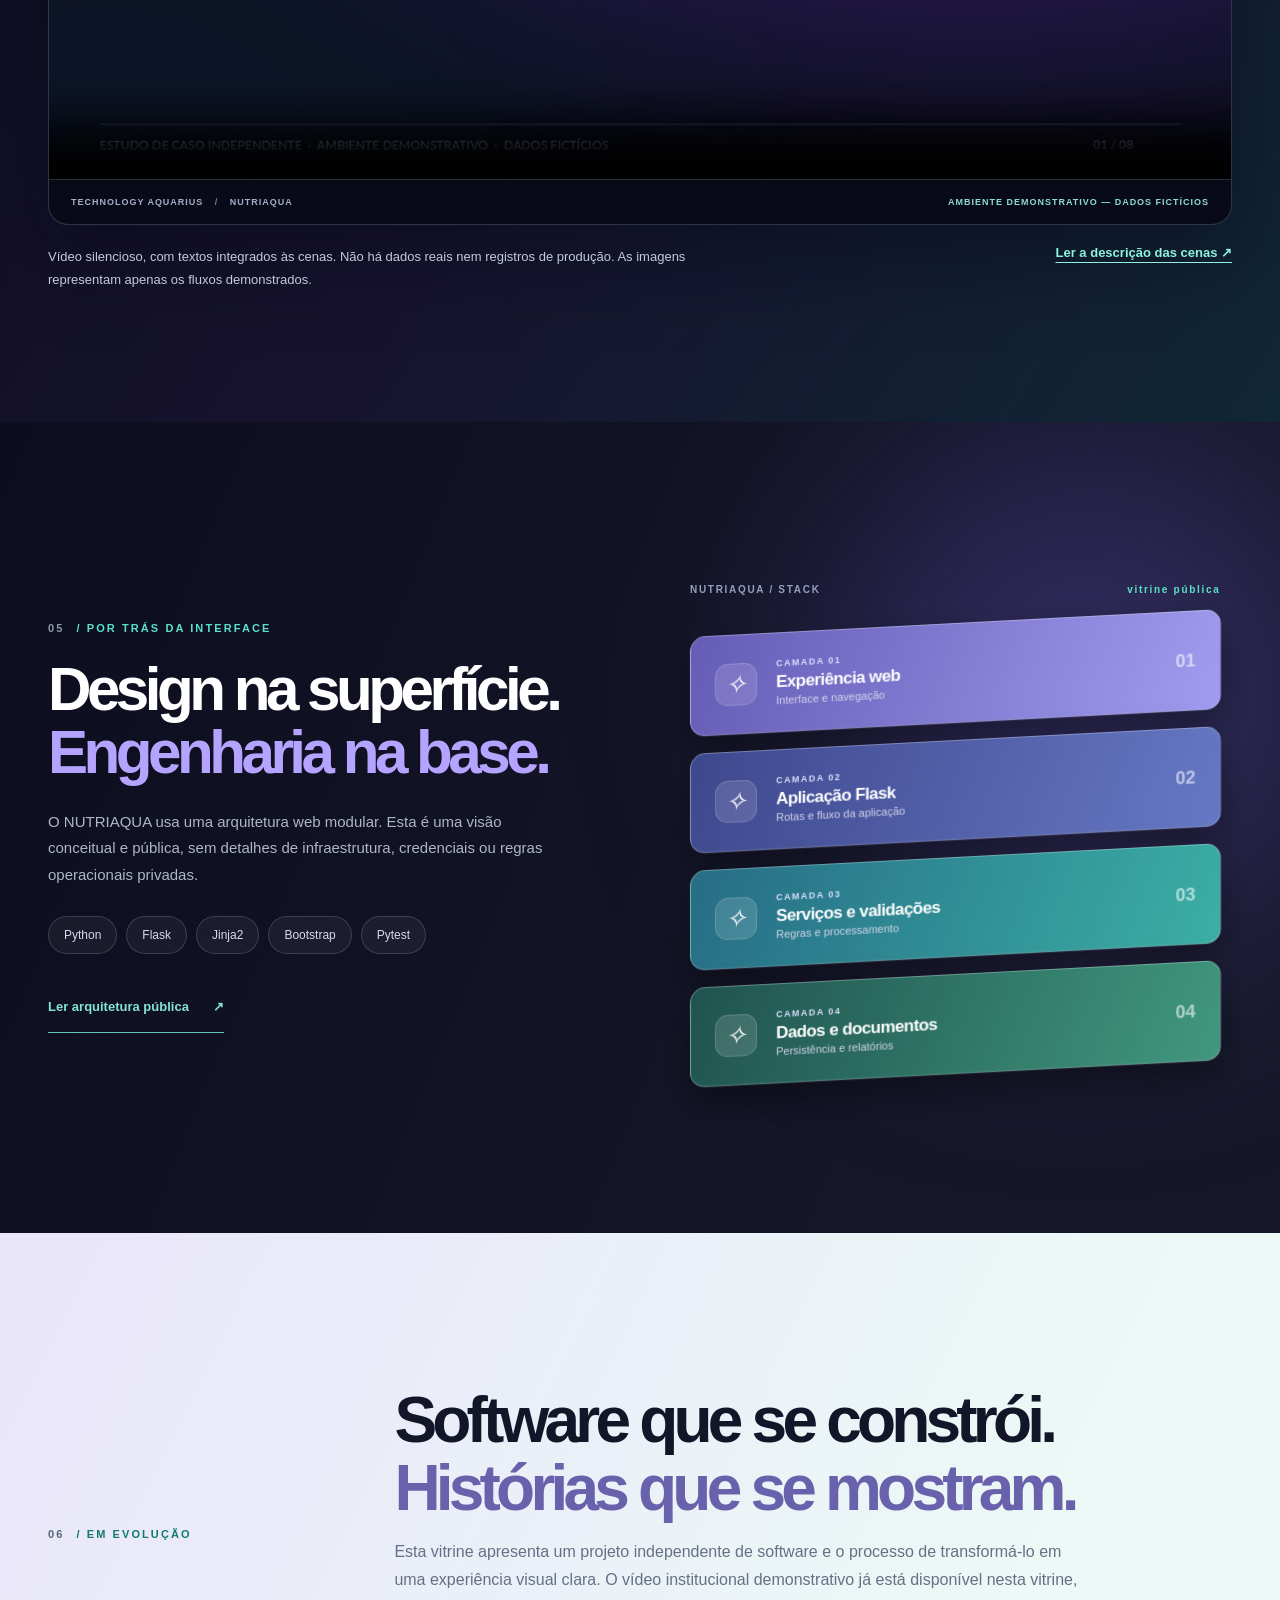
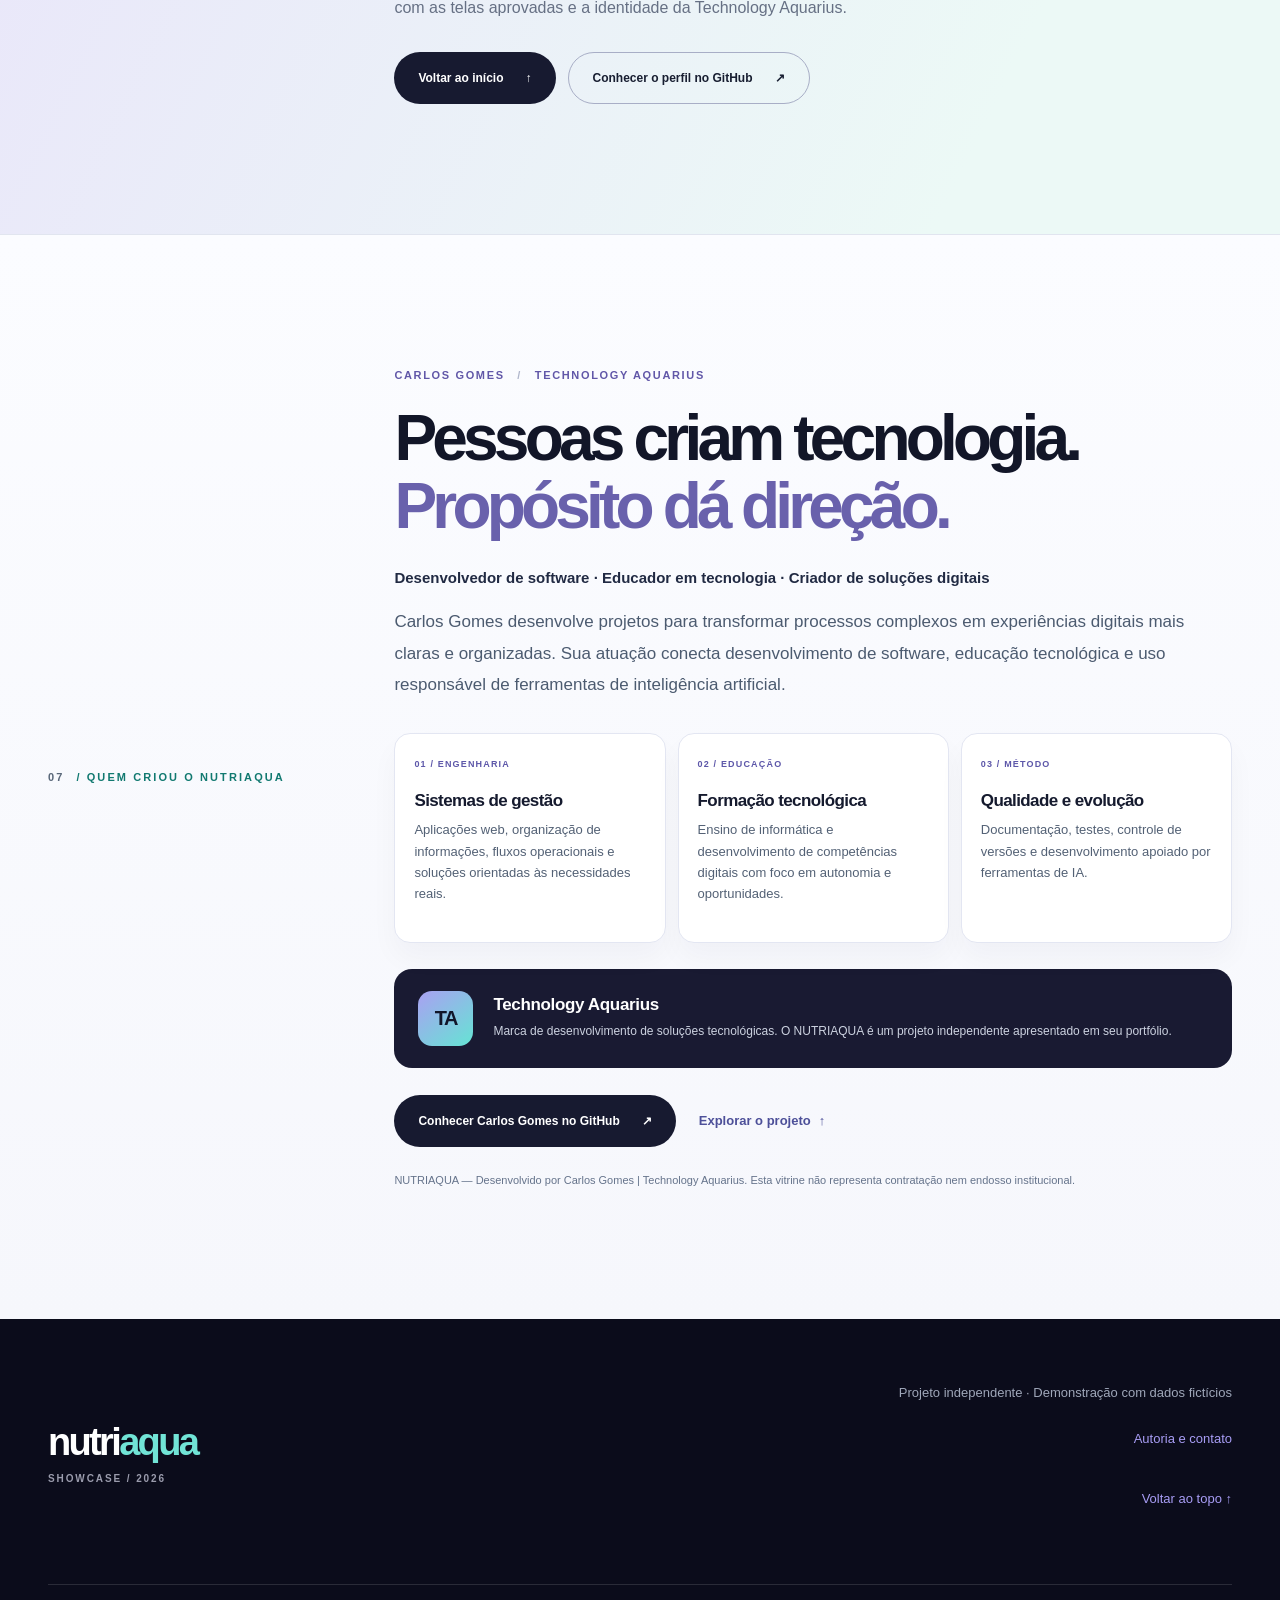
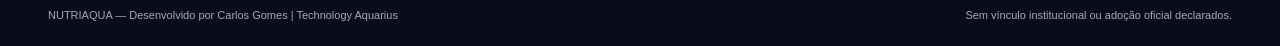
==== commit 50d675c9: "Adiciona apresentação audiovisual NUTRIAQUA F11" ====
--- a/index.html
+++ b/index.html
@@ -7,7 +7,7 @@
 <meta name="color-scheme" content="light">
 <meta name="robots" content="index, follow">
 <meta name="referrer" content="no-referrer">
-<meta http-equiv="Content-Security-Policy" content="default-src 'none'; img-src 'self'; style-src 'self'; script-src 'self'; base-uri 'none'; form-action 'none'; connect-src 'none'; object-src 'none'">
+<meta http-equiv="Content-Security-Policy" content="default-src 'none'; img-src 'self'; style-src 'self'; script-src 'self'; base-uri 'none'; form-action 'none'; connect-src 'none'; object-src 'none'; media-src 'self'">
 <meta property="og:locale" content="pt_BR">
 <meta name="twitter:card" content="summary_large_image">
 <meta name="description" content="NUTRIAQUA: tecnologia e design para organizar a gestão da alimentação escolar. Explore uma demonstração segura com dados fictícios.">
@@ -34,7 +34,7 @@
       <span class="brand-name">nutri<span>aqua</span><small>SOFTWARE / ESTUDO DE CASO</small></span>
     </a>
     <nav class="nav-links" id="main-nav" aria-label="Navegação principal">
-      <a href="#visao">Visão</a><a href="#modulos">Solução</a><a href="#galeria">Demonstração</a><a href="#engenharia">Engenharia</a>
+      <a href="#visao">Visão</a><a href="#modulos">Solução</a><a href="#galeria">Demonstração</a><a href="#video">Vídeo</a><a href="#engenharia">Engenharia</a>
     </nav>
     <div class="nav-actions"><a class="nav-visit" href="https://github.com/cg533317" target="_blank" rel="noopener noreferrer">Perfil GitHub <span aria-hidden="true">↗</span></a>
       <button id="mobile-menu" class="menu-button" aria-controls="main-nav" aria-expanded="false" aria-label="Abrir menu"><span></span><span></span></button>
@@ -100,15 +100,39 @@
       <div class="disclaimer"><span aria-hidden="true">ⓘ</span><p>Capturas do ambiente local validado para seis fluxos específicos. Foram reportados 197 testes direcionados aprovados; a regressão completa do sistema permanece pendente. Os dados exibidos são exclusivamente demonstrativos.</p></div>
     </div>
   </section>
+  <section class="video-showcase section-pad" id="video" aria-labelledby="video-title">
+    <div class="video-ambient" aria-hidden="true"></div>
+    <div class="container video-showcase-inner">
+      <div class="section-head video-section-head">
+        <div>
+          <div class="kicker light"><span>04</span> / CONHEÇA EM MOVIMENTO</div>
+          <h2 id="video-title" class="display-head">Uma experiência para <span>assistir.</span></h2>
+        </div>
+        <p>Em 52 segundos, conheça os principais módulos do NUTRIAQUA. Um filme de apresentação construído com capturas reais de um ambiente demonstrativo, exclusivamente com dados fictícios.</p>
+      </div>
+      <div class="video-frame">
+        <div class="video-frame-heading"><span class="video-live-dot" aria-hidden="true"></span><span>NUTRIAQUA / APRESENTAÇÃO AUDIOVISUAL</span><span>00:52 · SEM ÁUDIO</span></div>
+        <video controls playsinline preload="none" width="1280" height="720" poster="assets/video/capa-video.jpg" aria-describedby="video-note">
+          <source src="assets/video/NUTRIAQUA-F10-52s.mp4" type="video/mp4">
+          Seu navegador não reproduz vídeos MP4. <a href="assets/video/NUTRIAQUA-F10-52s.mp4">Abrir vídeo demonstrativo</a>.
+        </video>
+        <div class="video-frame-foot"><span>TECHNOLOGY AQUARIUS <span class="video-sep">/</span> NUTRIAQUA</span><span>AMBIENTE DEMONSTRATIVO — DADOS FICTÍCIOS</span></div>
+      </div>
+      <div class="video-details">
+        <p id="video-note">Vídeo silencioso, com textos integrados às cenas. Não há dados reais nem registros de produção. As imagens representam apenas os fluxos demonstrados.</p>
+        <a href="docs/roteiro-video.html" class="video-transcript">Ler a descrição das cenas <span aria-hidden="true">↗</span></a>
+      </div>
+    </div>
+  </section>
   <section class="engineering section-pad" id="engenharia"><div class="engineering-glow" aria-hidden="true"></div>
-    <div class="container engineering-layout"><div class="engineering-copy"><div class="kicker light"><span>04</span> / POR TRÁS DA INTERFACE</div><h2 class="display-head">Design na superfície.<br><span>Engenharia na base.</span></h2><p>O NUTRIAQUA usa uma arquitetura web modular. Esta é uma visão conceitual e pública, sem detalhes de infraestrutura, credenciais ou regras operacionais privadas.</p><div class="stack-tags"><span>Python</span><span>Flask</span><span>Jinja2</span><span>Bootstrap</span><span>Pytest</span></div><a class="text-link" href="docs/arquitetura.html">Ler arquitetura pública <span aria-hidden="true">↗</span></a></div>
+    <div class="container engineering-layout"><div class="engineering-copy"><div class="kicker light"><span>05</span> / POR TRÁS DA INTERFACE</div><h2 class="display-head">Design na superfície.<br><span>Engenharia na base.</span></h2><p>O NUTRIAQUA usa uma arquitetura web modular. Esta é uma visão conceitual e pública, sem detalhes de infraestrutura, credenciais ou regras operacionais privadas.</p><div class="stack-tags"><span>Python</span><span>Flask</span><span>Jinja2</span><span>Bootstrap</span><span>Pytest</span></div><a class="text-link" href="docs/arquitetura.html">Ler arquitetura pública <span aria-hidden="true">↗</span></a></div>
     <div class="architecture-scene" aria-label="Diagrama conceitual com quatro camadas: experiência, aplicação, serviços e dados"><div class="arch-top">NUTRIAQUA / STACK <span>vitrine pública</span></div><div class="stack-card level-one"><i></i><div><small>CAMADA 01</small><b>Experiência web</b><span>Interface e navegação</span></div><span class="stack-no">01</span></div><div class="stack-card level-two"><i></i><div><small>CAMADA 02</small><b>Aplicação Flask</b><span>Rotas e fluxo da aplicação</span></div><span class="stack-no">02</span></div><div class="stack-card level-three"><i></i><div><small>CAMADA 03</small><b>Serviços e validações</b><span>Regras e processamento</span></div><span class="stack-no">03</span></div><div class="stack-card level-four"><i></i><div><small>CAMADA 04</small><b>Dados e documentos</b><span>Persistência e relatórios</span></div><span class="stack-no">04</span></div></div>
     </div>
   </section>
-  <section class="closing section-pad" id="proximos-passos"><div class="container closing-layout"><div class="kicker"><span>05</span> / EM EVOLUÇÃO</div><div><h2 class="display-head">Software que se constrói.<br><span>Histórias que se mostram.</span></h2><p>Esta vitrine apresenta um projeto independente de software e o processo de transformá-lo em uma experiência visual clara. Próxima etapa: uma demonstração audiovisual baseada nas telas aprovadas.</p><div class="closing-actions"><a class="btn btn-dark" href="#topo">Voltar ao início <span aria-hidden="true">↑</span></a><a class="btn btn-outline" href="https://github.com/cg533317" target="_blank" rel="noopener noreferrer">Conhecer o perfil no GitHub <span aria-hidden="true">↗</span></a></div></div></div></section>
+  <section class="closing section-pad" id="proximos-passos"><div class="container closing-layout"><div class="kicker"><span>06</span> / EM EVOLUÇÃO</div><div><h2 class="display-head">Software que se constrói.<br><span>Histórias que se mostram.</span></h2><p>Esta vitrine apresenta um projeto independente de software e o processo de transformá-lo em uma experiência visual clara. O vídeo institucional demonstrativo já está disponível nesta vitrine, com as telas aprovadas e a identidade da Technology Aquarius.</p><div class="closing-actions"><a class="btn btn-dark" href="#topo">Voltar ao início <span aria-hidden="true">↑</span></a><a class="btn btn-outline" href="https://github.com/cg533317" target="_blank" rel="noopener noreferrer">Conhecer o perfil no GitHub <span aria-hidden="true">↗</span></a></div></div></div></section>
   <section class="authorship section-pad" id="autoria" aria-labelledby="author-heading">
     <div class="container closing-layout">
-      <div class="kicker"><span>06</span> / QUEM CRIOU O NUTRIAQUA</div>
+      <div class="kicker"><span>07</span> / QUEM CRIOU O NUTRIAQUA</div>
       <div class="author-content">
         <div class="author-eyebrow">CARLOS GOMES <span aria-hidden="true">/</span> TECHNOLOGY AQUARIUS</div>
         <h2 id="author-heading" class="display-head">Pessoas criam tecnologia.<br><span>Propósito dá direção.</span></h2>
--- a/styles.css
+++ b/styles.css
@@ -87,3 +87,25 @@
 .authorship .author-footnote{font-size:11px;color:#65738b;line-height:1.7;margin:24px 0 0;max-width:800px}
 @media(max-width:1150px){.author-expertise{grid-template-columns:1fr 1fr}.author-expertise-card{min-height:180px}}
 @media(max-width:640px){.author-expertise{grid-template-columns:1fr;gap:10px}.author-expertise-card{min-height:0;padding:21px 20px}.author-expertise-card h3{margin-top:14px}.author-brand-panel{padding:18px;gap:13px}.author-brand-monogram{width:48px;height:48px}.authorship .author-intro{font-size:15px}}
+
+
+/* F11 — apresentação audiovisual; sem bibliotecas externas ou autoplay */
+.video-showcase{position:relative;isolation:isolate;overflow:hidden;background:linear-gradient(123deg,#0b0c1b 0%,#17132f 55%,#102735 100%);color:#f8f9ff}
+.video-ambient{position:absolute;right:-14%;top:-38%;width:730px;height:650px;background:radial-gradient(circle,#6b4aa760 0%,#5b3e7b16 46%,transparent 73%);filter:blur(35px);pointer-events:none;z-index:-1}
+.video-showcase-inner{position:relative}
+.video-showcase .kicker{color:#78e4d3}.video-showcase .display-head{font-size:clamp(42px,5.2vw,80px)}
+.video-showcase .display-head span{background:linear-gradient(100deg,#aa9afa,#6fe3d8);background-clip:text;-webkit-background-clip:text;color:transparent}
+.video-section-head{align-items:end}.video-section-head>p{max-width:390px;color:#bbc4d8}
+.video-frame{border:1px solid #b3b7e43d;background:#080b17;border-radius:20px;overflow:hidden;box-shadow:0 28px 90px #05071777}
+.video-frame-heading,.video-frame-foot{display:flex;align-items:center;justify-content:space-between;gap:12px;flex-wrap:wrap;padding:17px 22px;font-size:10px;letter-spacing:.11em;font-weight:800;color:#c3c6e4}
+.video-frame-heading{justify-content:flex-start}.video-frame-heading>span:last-child{margin-left:auto;color:#8edbce}
+.video-live-dot{width:8px;height:8px;border-radius:50%;background:#6ce6cf;box-shadow:0 0 0 5px #54dabe20}
+.video-frame video{width:100%;height:auto;aspect-ratio:16/9;display:block;background:#0b0c1b;object-fit:contain}
+.video-frame-foot{color:#a7aeca;font-size:9px;border-top:1px solid #ffffff23}
+.video-frame-foot>span:last-child{color:#8edbce}.video-sep{color:#747c9e;margin:0 8px}
+.video-details{display:flex;justify-content:space-between;align-items:start;gap:22px;margin-top:20px}
+.video-details p{max-width:660px;margin:0;color:#c2cad9;font-size:13px;line-height:1.8}
+.video-transcript{color:#8ff1de;font-size:13px;font-weight:750;text-decoration:underline;text-underline-offset:5px;white-space:nowrap}
+.video-showcase a:focus-visible,.video-showcase video:focus-visible{outline:3px solid #8ef2dd;outline-offset:5px}
+@media(max-width:900px){.video-section-head{align-items:flex-start}.video-frame-heading,.video-frame-foot{padding:12px 15px}.video-details{flex-direction:column;gap:12px}}
+@media(max-width:640px){.video-showcase .display-head{font-size:clamp(38px,10.2vw,56px)}.video-frame{border-radius:13px}.video-frame-heading,.video-frame-foot{font-size:8px;letter-spacing:.04em;padding:10px 11px}.video-frame-heading>span:last-child{margin-left:0}.video-details p{font-size:12px}.video-transcript{white-space:normal}}
